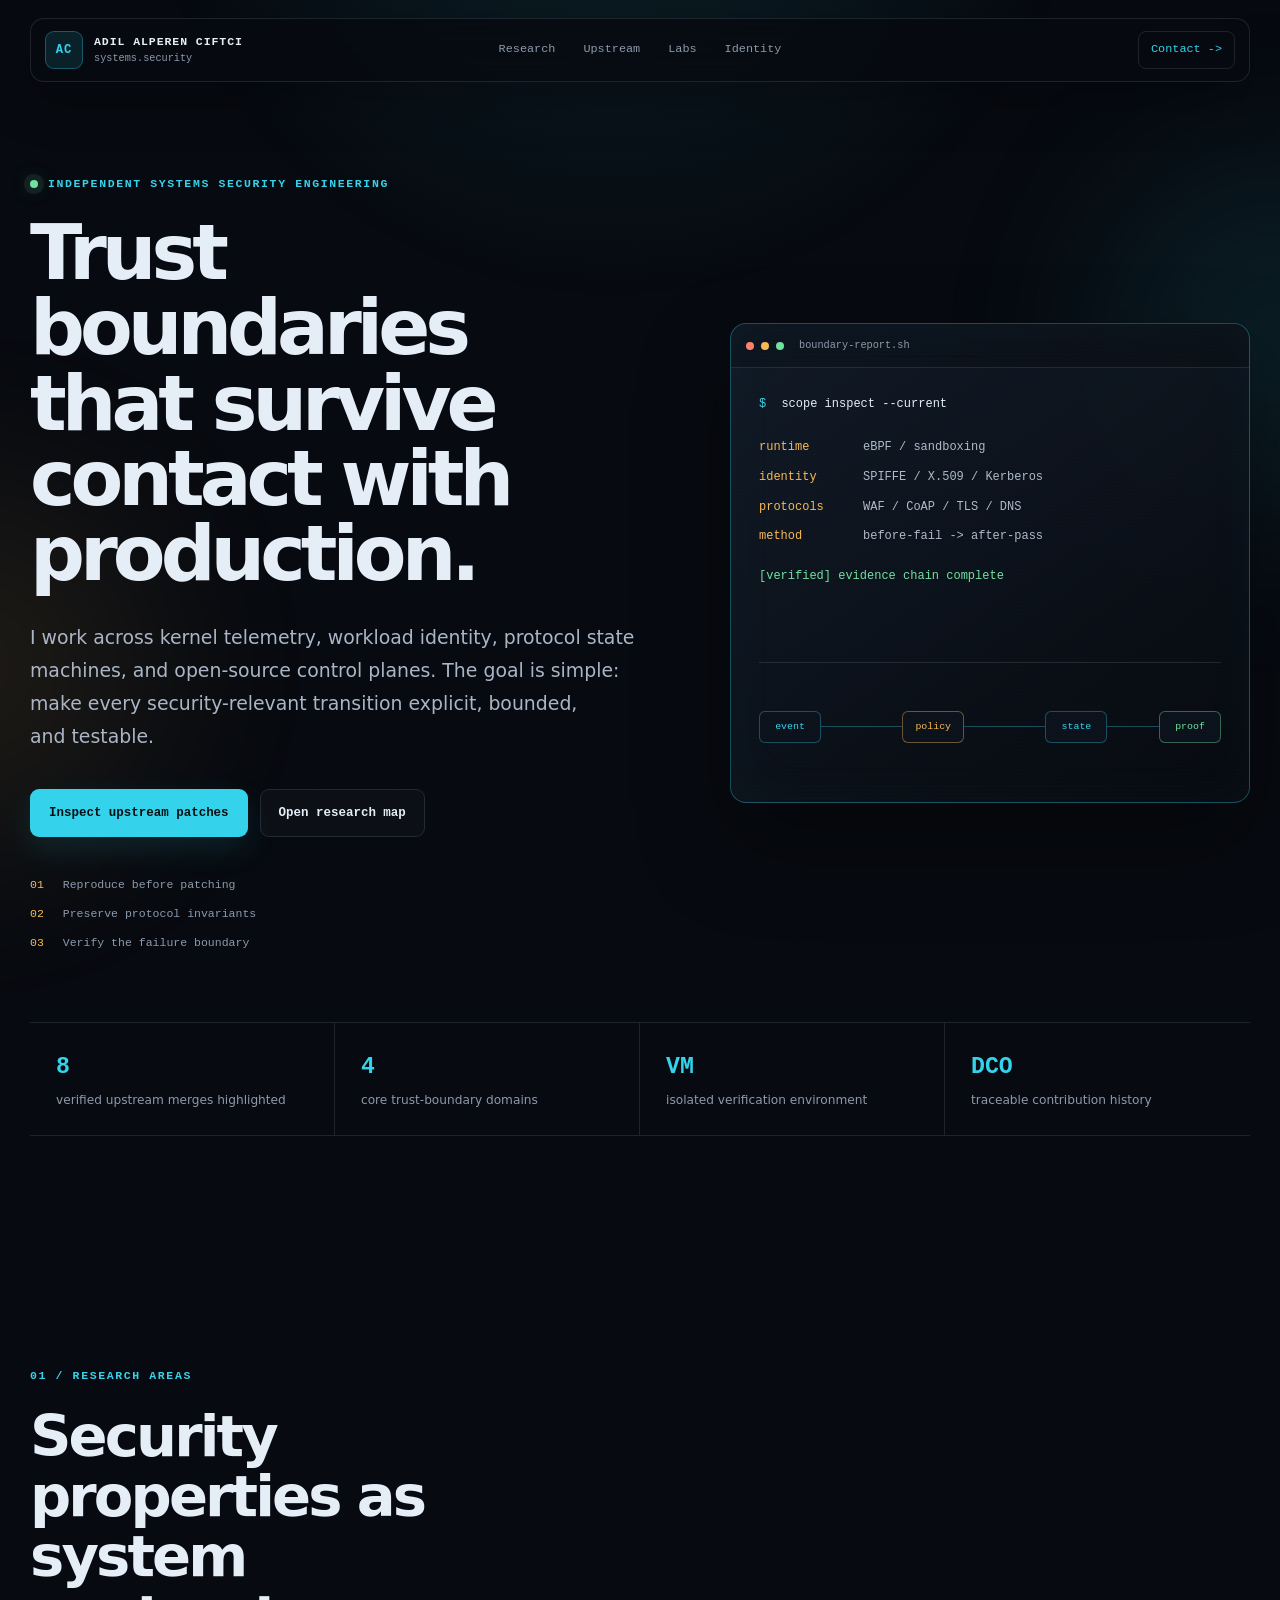
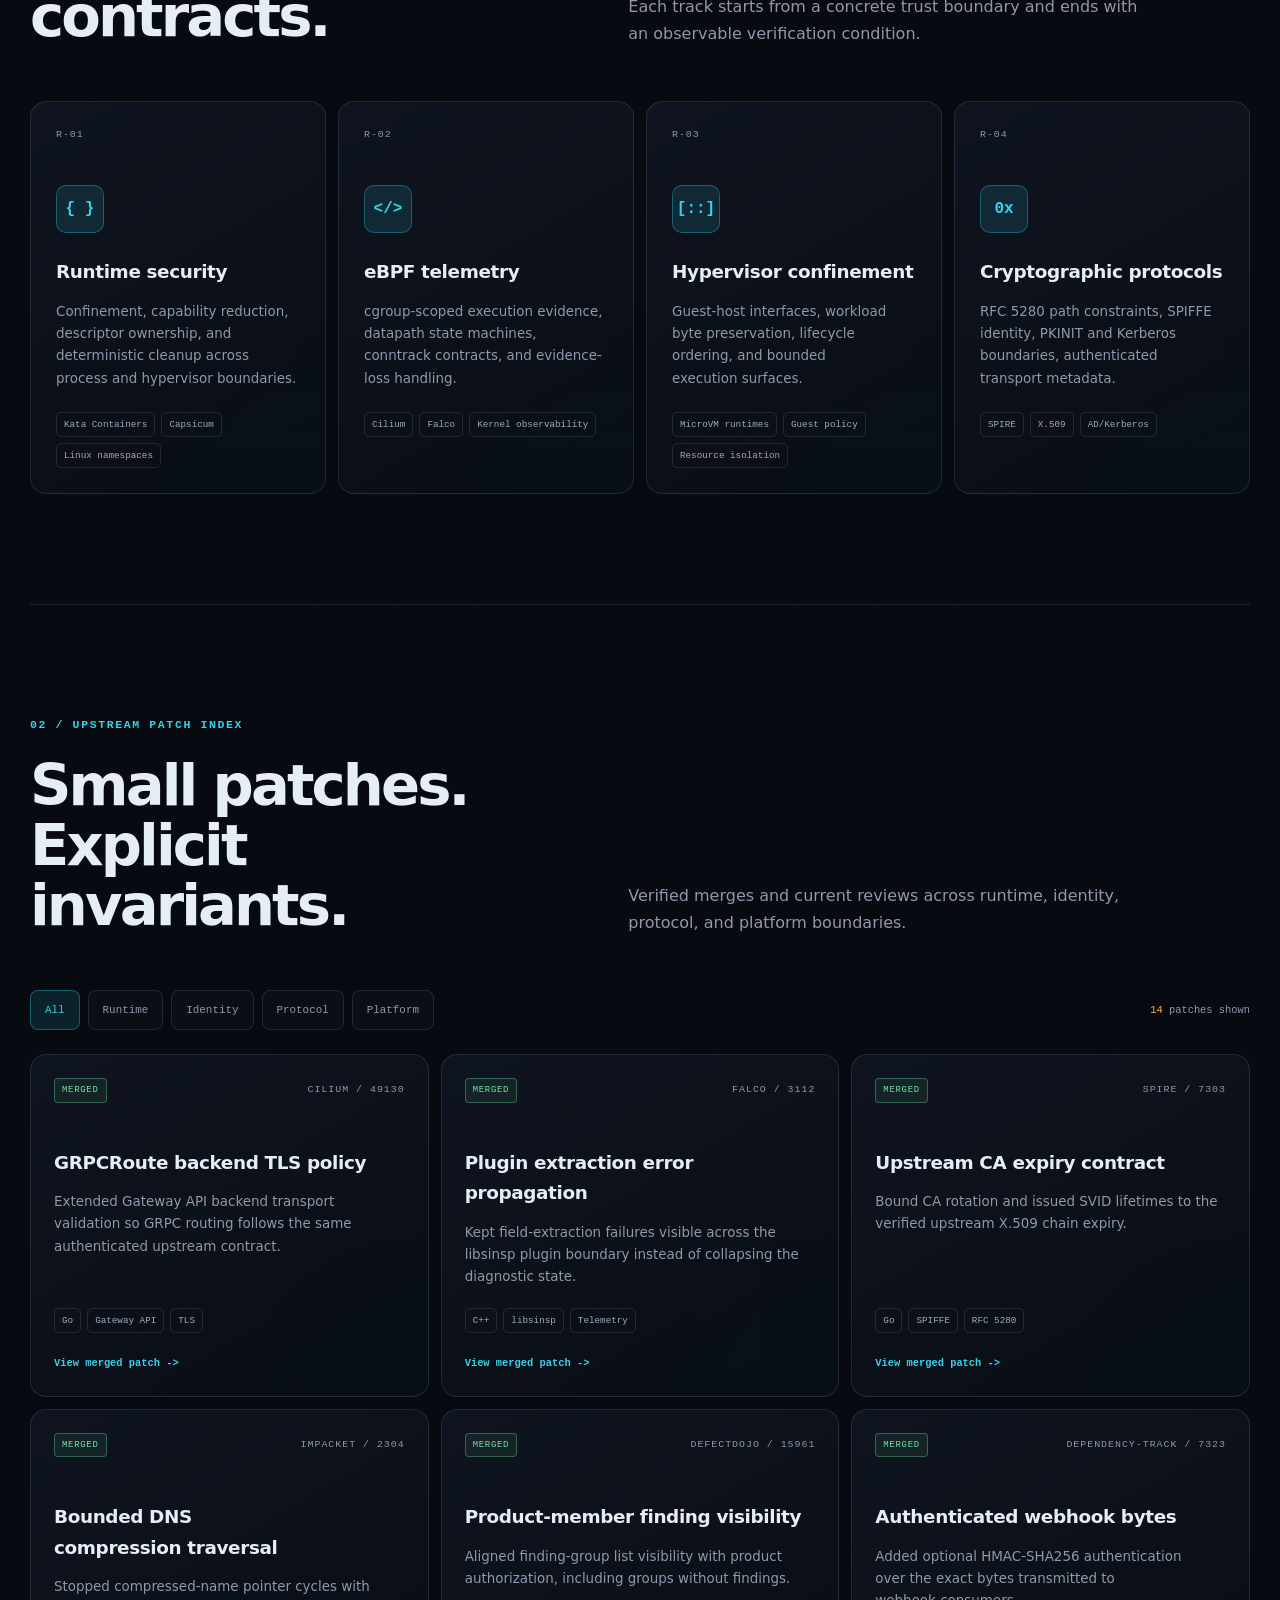
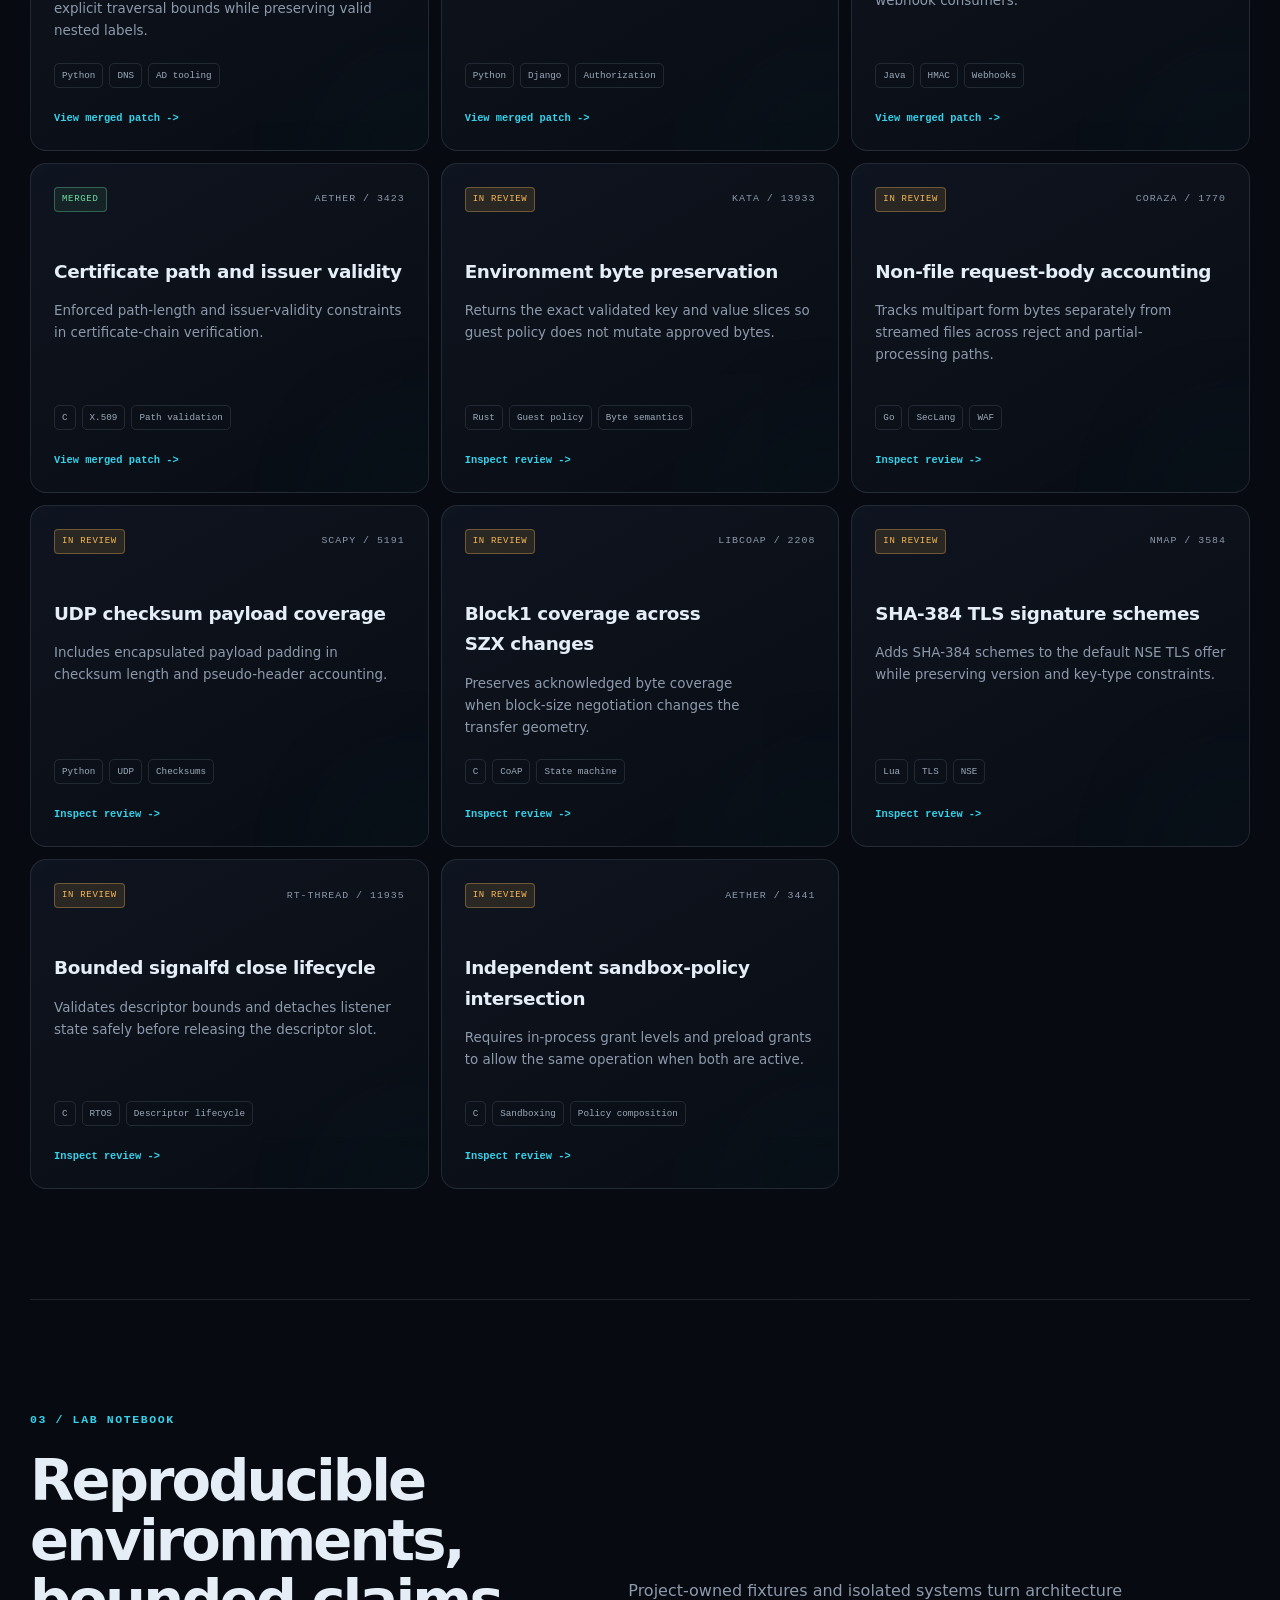
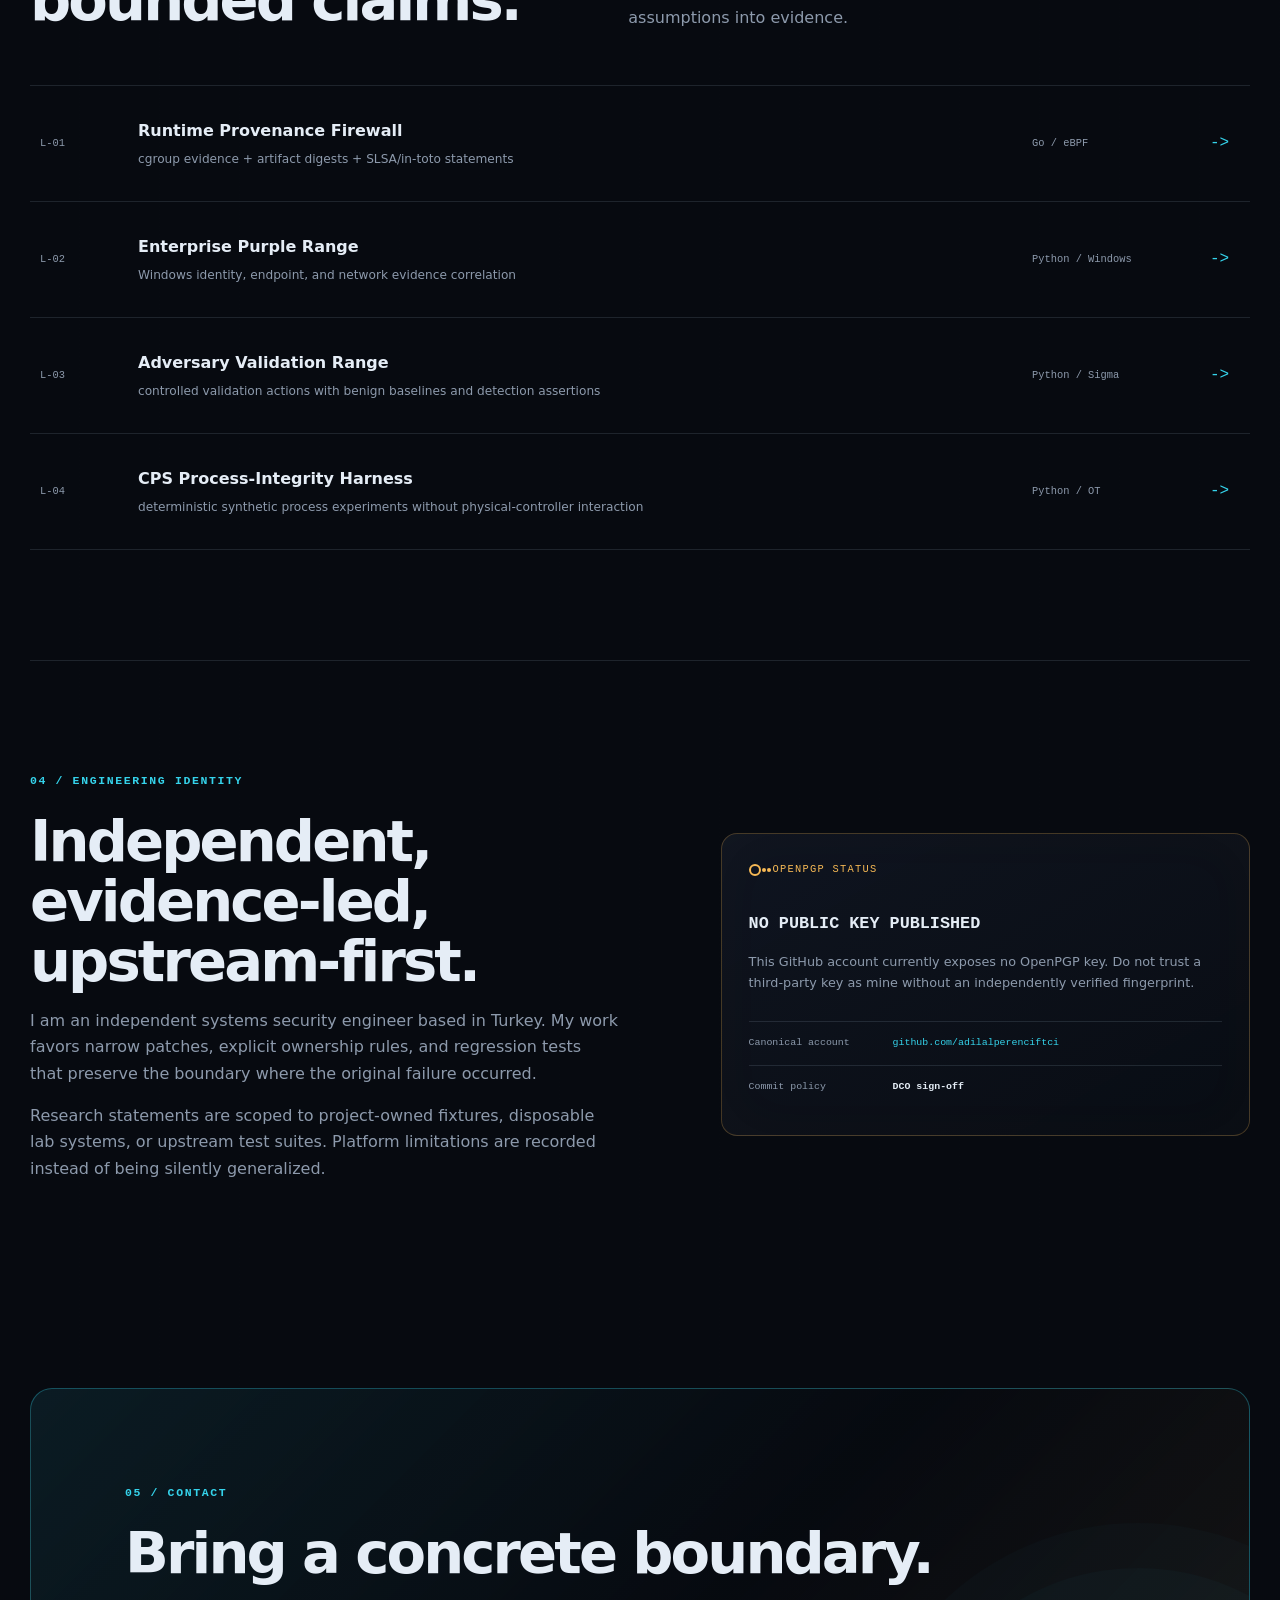
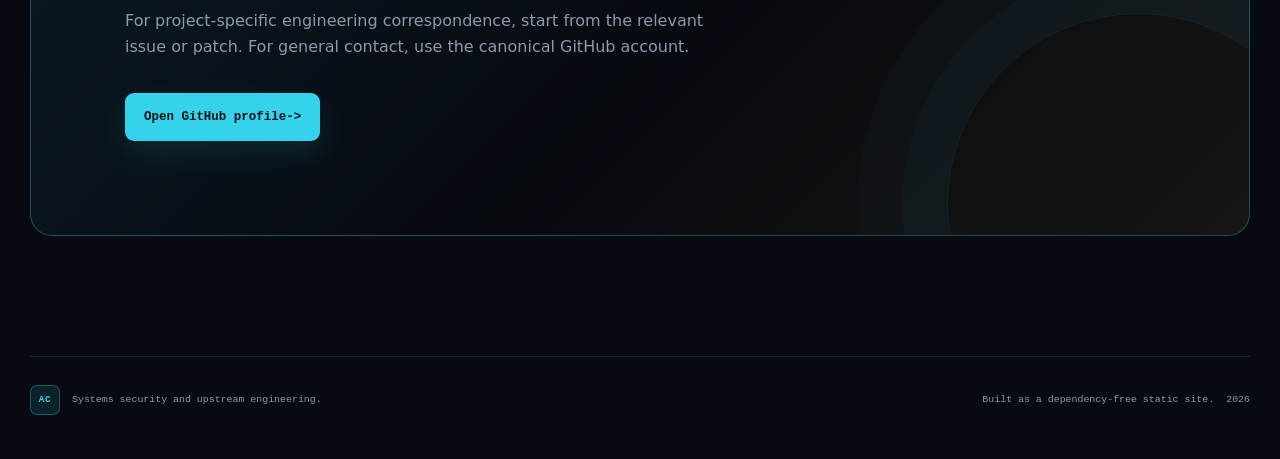
==== index.html @ 27d619f0 "site: publish systems security portfolio Signed-off-by: Adil Alperen Ciftci <adilalperenciftci@users" ====
<!DOCTYPE html>
<html lang="en">
  <head>
    <meta charset="utf-8">
    <meta name="viewport" content="width=device-width, initial-scale=1">
    <meta
      name="description"
      content="Adil Alperen Ciftci is an independent systems security engineer working on runtime boundaries, workload identity, cryptographic protocols, and upstream infrastructure."
    >
    <meta name="theme-color" content="#070a10">
    <meta property="og:type" content="website">
    <meta property="og:title" content="Adil Alperen Ciftci - Systems Security Engineer">
    <meta
      property="og:description"
      content="Runtime security, workload identity, cryptographic protocols, and upstream engineering."
    >
    <meta property="og:url" content="https://adilalperenciftci.github.io/">
    <meta property="og:image" content="https://adilalperenciftci.github.io/assets/social-card.svg">
    <meta name="twitter:card" content="summary_large_image">
    <link rel="canonical" href="https://adilalperenciftci.github.io/">
    <link rel="icon" href="assets/favicon.svg" type="image/svg+xml">
    <link rel="manifest" href="site.webmanifest">
    <link rel="stylesheet" href="styles.css">
    <title>Adil Alperen Ciftci - Systems Security Engineer</title>
  </head>
  <body>
    <a class="skip-link" href="#main-content">Skip to main content</a>

    <div class="ambient ambient-one" aria-hidden="true"></div>
    <div class="ambient ambient-two" aria-hidden="true"></div>

    <header class="site-header">
      <a class="brand" href="/" aria-label="Adil Alperen Ciftci, home">
        <span class="brand-mark" aria-hidden="true">AC</span>
        <span class="brand-copy">
          <strong>ADIL ALPEREN CIFTCI</strong>
          <small>systems.security</small>
        </span>
      </a>
      <nav aria-label="Primary navigation">
        <a href="#research">Research</a>
        <a href="#upstream">Upstream</a>
        <a href="#labs">Labs</a>
        <a href="#identity">Identity</a>
      </nav>
      <a class="header-contact" href="#contact">Contact <span aria-hidden="true">-&gt;</span></a>
    </header>

    <main id="main-content">
      <section class="hero" aria-labelledby="hero-title">
        <div class="hero-copy">
          <p class="eyebrow"><span class="pulse" aria-hidden="true"></span> Independent systems security engineering</p>
          <h1 id="hero-title">Trust boundaries that survive contact with production.</h1>
          <p class="hero-lede">
            I work across kernel telemetry, workload identity, protocol state machines, and open-source control planes. The goal is simple: make every security-relevant transition explicit, bounded, and testable.
          </p>
          <div class="hero-actions">
            <a class="button button-primary" href="#upstream">Inspect upstream patches</a>
            <a class="button button-secondary" href="#research">Open research map</a>
          </div>
          <ul class="hero-facts">
            <li><span>01</span> Reproduce before patching</li>
            <li><span>02</span> Preserve protocol invariants</li>
            <li><span>03</span> Verify the failure boundary</li>
          </ul>
        </div>

        <aside class="hero-console" aria-label="Current engineering scope">
          <div class="console-bar">
            <span></span><span></span><span></span>
            <p>boundary-report.sh</p>
          </div>
          <div class="console-body">
            <p><span class="console-prefix">$</span> scope inspect --current</p>
            <dl>
              <div><dt>runtime</dt><dd>eBPF / sandboxing</dd></div>
              <div><dt>identity</dt><dd>SPIFFE / X.509 / Kerberos</dd></div>
              <div><dt>protocols</dt><dd>WAF / CoAP / TLS / DNS</dd></div>
              <div><dt>method</dt><dd>before-fail -&gt; after-pass</dd></div>
            </dl>
            <p class="console-ok">[verified] evidence chain complete</p>
          </div>
          <div class="boundary-diagram" aria-hidden="true">
            <div class="diagram-node node-source">event</div>
            <div class="diagram-line line-one"></div>
            <div class="diagram-node node-policy">policy</div>
            <div class="diagram-line line-two"></div>
            <div class="diagram-node node-state">state</div>
            <div class="diagram-line line-three"></div>
            <div class="diagram-node node-proof">proof</div>
          </div>
        </aside>
      </section>

      <section class="signal-strip" aria-label="Selected engineering signals">
        <div><strong>8</strong><span>verified upstream merges highlighted</span></div>
        <div><strong>4</strong><span>core trust-boundary domains</span></div>
        <div><strong>VM</strong><span>isolated verification environment</span></div>
        <div><strong>DCO</strong><span>traceable contribution history</span></div>
      </section>

      <section id="research" class="section research-section" aria-labelledby="research-title">
        <div class="section-heading reveal">
          <p class="section-index">01 / RESEARCH AREAS</p>
          <h2 id="research-title">Security properties as system contracts.</h2>
          <p>Each track starts from a concrete trust boundary and ends with an observable verification condition.</p>
        </div>

        <div class="research-grid">
          <article class="research-card reveal">
            <div class="card-number">R-01</div>
            <div class="card-icon" aria-hidden="true">{ }</div>
            <h3>Runtime security</h3>
            <p>Confinement, capability reduction, descriptor ownership, and deterministic cleanup across process and hypervisor boundaries.</p>
            <ul><li>Kata Containers</li><li>Capsicum</li><li>Linux namespaces</li></ul>
          </article>
          <article class="research-card reveal">
            <div class="card-number">R-02</div>
            <div class="card-icon" aria-hidden="true">&lt;/&gt;</div>
            <h3>eBPF telemetry</h3>
            <p>cgroup-scoped execution evidence, datapath state machines, conntrack contracts, and evidence-loss handling.</p>
            <ul><li>Cilium</li><li>Falco</li><li>Kernel observability</li></ul>
          </article>
          <article class="research-card reveal">
            <div class="card-number">R-03</div>
            <div class="card-icon" aria-hidden="true">[::]</div>
            <h3>Hypervisor confinement</h3>
            <p>Guest-host interfaces, workload byte preservation, lifecycle ordering, and bounded execution surfaces.</p>
            <ul><li>MicroVM runtimes</li><li>Guest policy</li><li>Resource isolation</li></ul>
          </article>
          <article class="research-card reveal">
            <div class="card-number">R-04</div>
            <div class="card-icon" aria-hidden="true">0x</div>
            <h3>Cryptographic protocols</h3>
            <p>RFC 5280 path constraints, SPIFFE identity, PKINIT and Kerberos boundaries, authenticated transport metadata.</p>
            <ul><li>SPIRE</li><li>X.509</li><li>AD/Kerberos</li></ul>
          </article>
        </div>
      </section>

      <section id="upstream" class="section upstream-section" aria-labelledby="upstream-title">
        <div class="section-heading reveal">
          <p class="section-index">02 / UPSTREAM PATCH INDEX</p>
          <h2 id="upstream-title">Small patches. Explicit invariants.</h2>
          <p>Verified merges and current reviews across runtime, identity, protocol, and platform boundaries.</p>
        </div>

        <div class="filter-bar reveal" role="group" aria-label="Filter upstream patches">
          <button class="filter-button active" type="button" data-filter="all" aria-pressed="true">All</button>
          <button class="filter-button" type="button" data-filter="runtime" aria-pressed="false">Runtime</button>
          <button class="filter-button" type="button" data-filter="identity" aria-pressed="false">Identity</button>
          <button class="filter-button" type="button" data-filter="protocol" aria-pressed="false">Protocol</button>
          <button class="filter-button" type="button" data-filter="platform" aria-pressed="false">Platform</button>
          <p class="result-count" aria-live="polite"><span id="visible-count">14</span> patches shown</p>
        </div>

        <div class="project-grid" id="project-grid">
          <article class="project-card reveal" data-category="runtime">
            <div class="project-top"><span class="project-status merged">Merged</span><span class="project-code">CILIUM / 49130</span></div>
            <h3>GRPCRoute backend TLS policy</h3>
            <p>Extended Gateway API backend transport validation so GRPC routing follows the same authenticated upstream contract.</p>
            <div class="project-tags"><span>Go</span><span>Gateway API</span><span>TLS</span></div>
            <a href="https://github.com/cilium/cilium/pull/49130" target="_blank" rel="noopener noreferrer">View merged patch <span aria-hidden="true">-&gt;</span></a>
          </article>

          <article class="project-card reveal" data-category="runtime">
            <div class="project-top"><span class="project-status merged">Merged</span><span class="project-code">FALCO / 3112</span></div>
            <h3>Plugin extraction error propagation</h3>
            <p>Kept field-extraction failures visible across the libsinsp plugin boundary instead of collapsing the diagnostic state.</p>
            <div class="project-tags"><span>C++</span><span>libsinsp</span><span>Telemetry</span></div>
            <a href="https://github.com/falcosecurity/libs/pull/3112" target="_blank" rel="noopener noreferrer">View merged patch <span aria-hidden="true">-&gt;</span></a>
          </article>

          <article class="project-card reveal" data-category="identity">
            <div class="project-top"><span class="project-status merged">Merged</span><span class="project-code">SPIRE / 7303</span></div>
            <h3>Upstream CA expiry contract</h3>
            <p>Bound CA rotation and issued SVID lifetimes to the verified upstream X.509 chain expiry.</p>
            <div class="project-tags"><span>Go</span><span>SPIFFE</span><span>RFC 5280</span></div>
            <a href="https://github.com/spiffe/spire/pull/7303" target="_blank" rel="noopener noreferrer">View merged patch <span aria-hidden="true">-&gt;</span></a>
          </article>

          <article class="project-card reveal" data-category="identity">
            <div class="project-top"><span class="project-status merged">Merged</span><span class="project-code">IMPACKET / 2304</span></div>
            <h3>Bounded DNS compression traversal</h3>
            <p>Stopped compressed-name pointer cycles with explicit traversal bounds while preserving valid nested labels.</p>
            <div class="project-tags"><span>Python</span><span>DNS</span><span>AD tooling</span></div>
            <a href="https://github.com/fortra/impacket/pull/2304" target="_blank" rel="noopener noreferrer">View merged patch <span aria-hidden="true">-&gt;</span></a>
          </article>

          <article class="project-card reveal" data-category="platform">
            <div class="project-top"><span class="project-status merged">Merged</span><span class="project-code">DEFECTDOJO / 15961</span></div>
            <h3>Product-member finding visibility</h3>
            <p>Aligned finding-group list visibility with product authorization, including groups without findings.</p>
            <div class="project-tags"><span>Python</span><span>Django</span><span>Authorization</span></div>
            <a href="https://github.com/DefectDojo/django-DefectDojo/pull/15961" target="_blank" rel="noopener noreferrer">View merged patch <span aria-hidden="true">-&gt;</span></a>
          </article>

          <article class="project-card reveal" data-category="platform">
            <div class="project-top"><span class="project-status merged">Merged</span><span class="project-code">DEPENDENCY-TRACK / 7323</span></div>
            <h3>Authenticated webhook bytes</h3>
            <p>Added optional HMAC-SHA256 authentication over the exact bytes transmitted to webhook consumers.</p>
            <div class="project-tags"><span>Java</span><span>HMAC</span><span>Webhooks</span></div>
            <a href="https://github.com/DependencyTrack/dependency-track/pull/7323" target="_blank" rel="noopener noreferrer">View merged patch <span aria-hidden="true">-&gt;</span></a>
          </article>

          <article class="project-card reveal" data-category="identity">
            <div class="project-top"><span class="project-status merged">Merged</span><span class="project-code">AETHER / 3423</span></div>
            <h3>Certificate path and issuer validity</h3>
            <p>Enforced path-length and issuer-validity constraints in certificate-chain verification.</p>
            <div class="project-tags"><span>C</span><span>X.509</span><span>Path validation</span></div>
            <a href="https://github.com/aether-lang-dev/aether/pull/3423" target="_blank" rel="noopener noreferrer">View merged patch <span aria-hidden="true">-&gt;</span></a>
          </article>

          <article class="project-card reveal" data-category="runtime">
            <div class="project-top"><span class="project-status review">In review</span><span class="project-code">KATA / 13933</span></div>
            <h3>Environment byte preservation</h3>
            <p>Returns the exact validated key and value slices so guest policy does not mutate approved bytes.</p>
            <div class="project-tags"><span>Rust</span><span>Guest policy</span><span>Byte semantics</span></div>
            <a href="https://github.com/kata-containers/kata-containers/pull/13933" target="_blank" rel="noopener noreferrer">Inspect review <span aria-hidden="true">-&gt;</span></a>
          </article>

          <article class="project-card reveal" data-category="protocol">
            <div class="project-top"><span class="project-status review">In review</span><span class="project-code">CORAZA / 1770</span></div>
            <h3>Non-file request-body accounting</h3>
            <p>Tracks multipart form bytes separately from streamed files across reject and partial-processing paths.</p>
            <div class="project-tags"><span>Go</span><span>SecLang</span><span>WAF</span></div>
            <a href="https://github.com/corazawaf/coraza/pull/1770" target="_blank" rel="noopener noreferrer">Inspect review <span aria-hidden="true">-&gt;</span></a>
          </article>

          <article class="project-card reveal" data-category="protocol">
            <div class="project-top"><span class="project-status review">In review</span><span class="project-code">SCAPY / 5191</span></div>
            <h3>UDP checksum payload coverage</h3>
            <p>Includes encapsulated payload padding in checksum length and pseudo-header accounting.</p>
            <div class="project-tags"><span>Python</span><span>UDP</span><span>Checksums</span></div>
            <a href="https://github.com/secdev/scapy/pull/5191" target="_blank" rel="noopener noreferrer">Inspect review <span aria-hidden="true">-&gt;</span></a>
          </article>

          <article class="project-card reveal" data-category="protocol">
            <div class="project-top"><span class="project-status review">In review</span><span class="project-code">LIBCOAP / 2208</span></div>
            <h3>Block1 coverage across SZX changes</h3>
            <p>Preserves acknowledged byte coverage when block-size negotiation changes the transfer geometry.</p>
            <div class="project-tags"><span>C</span><span>CoAP</span><span>State machine</span></div>
            <a href="https://github.com/obgm/libcoap/pull/2208" target="_blank" rel="noopener noreferrer">Inspect review <span aria-hidden="true">-&gt;</span></a>
          </article>

          <article class="project-card reveal" data-category="protocol">
            <div class="project-top"><span class="project-status review">In review</span><span class="project-code">NMAP / 3584</span></div>
            <h3>SHA-384 TLS signature schemes</h3>
            <p>Adds SHA-384 schemes to the default NSE TLS offer while preserving version and key-type constraints.</p>
            <div class="project-tags"><span>Lua</span><span>TLS</span><span>NSE</span></div>
            <a href="https://github.com/nmap/nmap/pull/3584" target="_blank" rel="noopener noreferrer">Inspect review <span aria-hidden="true">-&gt;</span></a>
          </article>

          <article class="project-card reveal" data-category="platform">
            <div class="project-top"><span class="project-status review">In review</span><span class="project-code">RT-THREAD / 11935</span></div>
            <h3>Bounded signalfd close lifecycle</h3>
            <p>Validates descriptor bounds and detaches listener state safely before releasing the descriptor slot.</p>
            <div class="project-tags"><span>C</span><span>RTOS</span><span>Descriptor lifecycle</span></div>
            <a href="https://github.com/RT-Thread/rt-thread/pull/11935" target="_blank" rel="noopener noreferrer">Inspect review <span aria-hidden="true">-&gt;</span></a>
          </article>

          <article class="project-card reveal" data-category="runtime">
            <div class="project-top"><span class="project-status review">In review</span><span class="project-code">AETHER / 3441</span></div>
            <h3>Independent sandbox-policy intersection</h3>
            <p>Requires in-process grant levels and preload grants to allow the same operation when both are active.</p>
            <div class="project-tags"><span>C</span><span>Sandboxing</span><span>Policy composition</span></div>
            <a href="https://github.com/aether-lang-dev/aether/pull/3441" target="_blank" rel="noopener noreferrer">Inspect review <span aria-hidden="true">-&gt;</span></a>
          </article>
        </div>
      </section>

      <section id="labs" class="section labs-section" aria-labelledby="labs-title">
        <div class="section-heading reveal">
          <p class="section-index">03 / LAB NOTEBOOK</p>
          <h2 id="labs-title">Reproducible environments, bounded claims.</h2>
          <p>Project-owned fixtures and isolated systems turn architecture assumptions into evidence.</p>
        </div>

        <div class="lab-list">
          <a class="lab-row reveal" href="https://github.com/adilalperenciftci/runtime-provenance-firewall" target="_blank" rel="noopener noreferrer">
            <span class="lab-index">L-01</span>
            <span class="lab-main"><strong>Runtime Provenance Firewall</strong><small>cgroup evidence + artifact digests + SLSA/in-toto statements</small></span>
            <span class="lab-stack">Go / eBPF</span><span class="lab-arrow" aria-hidden="true">-&gt;</span>
          </a>
          <a class="lab-row reveal" href="https://github.com/adilalperenciftci/enterprise-purple-range" target="_blank" rel="noopener noreferrer">
            <span class="lab-index">L-02</span>
            <span class="lab-main"><strong>Enterprise Purple Range</strong><small>Windows identity, endpoint, and network evidence correlation</small></span>
            <span class="lab-stack">Python / Windows</span><span class="lab-arrow" aria-hidden="true">-&gt;</span>
          </a>
          <a class="lab-row reveal" href="https://github.com/adilalperenciftci/adversary-validation-range" target="_blank" rel="noopener noreferrer">
            <span class="lab-index">L-03</span>
            <span class="lab-main"><strong>Adversary Validation Range</strong><small>controlled validation actions with benign baselines and detection assertions</small></span>
            <span class="lab-stack">Python / Sigma</span><span class="lab-arrow" aria-hidden="true">-&gt;</span>
          </a>
          <a class="lab-row reveal" href="https://github.com/adilalperenciftci/cps-adversary-emulation-harness" target="_blank" rel="noopener noreferrer">
            <span class="lab-index">L-04</span>
            <span class="lab-main"><strong>CPS Process-Integrity Harness</strong><small>deterministic synthetic process experiments without physical-controller interaction</small></span>
            <span class="lab-stack">Python / OT</span><span class="lab-arrow" aria-hidden="true">-&gt;</span>
          </a>
        </div>
      </section>

      <section id="identity" class="section identity-section" aria-labelledby="identity-title">
        <div class="identity-copy reveal">
          <p class="section-index">04 / ENGINEERING IDENTITY</p>
          <h2 id="identity-title">Independent, evidence-led, upstream-first.</h2>
          <p>
            I am an independent systems security engineer based in Turkey. My work favors narrow patches, explicit ownership rules, and regression tests that preserve the boundary where the original failure occurred.
          </p>
          <p>
            Research statements are scoped to project-owned fixtures, disposable lab systems, or upstream test suites. Platform limitations are recorded instead of being silently generalized.
          </p>
        </div>

        <aside class="identity-card reveal" aria-label="Cryptographic identity status">
          <div class="identity-card-head"><span class="key-shape" aria-hidden="true"></span><p>OPENPGP STATUS</p></div>
          <strong>NO PUBLIC KEY PUBLISHED</strong>
          <p>This GitHub account currently exposes no OpenPGP key. Do not trust a third-party key as mine without an independently verified fingerprint.</p>
          <div class="identity-line"><span>Canonical account</span><a href="https://github.com/adilalperenciftci" target="_blank" rel="noopener noreferrer">github.com/adilalperenciftci</a></div>
          <div class="identity-line"><span>Commit policy</span><b>DCO sign-off</b></div>
        </aside>
      </section>

      <section id="contact" class="contact-section" aria-labelledby="contact-title">
        <p class="section-index">05 / CONTACT</p>
        <h2 id="contact-title">Bring a concrete boundary.</h2>
        <p>For project-specific engineering correspondence, start from the relevant issue or patch. For general contact, use the canonical GitHub account.</p>
        <a class="button button-primary" href="https://github.com/adilalperenciftci" target="_blank" rel="noopener noreferrer">Open GitHub profile <span aria-hidden="true">-&gt;</span></a>
      </section>
    </main>

    <footer>
      <p><span class="footer-mark">AC</span> Systems security and upstream engineering.</p>
      <p>Built as a dependency-free static site. <span id="current-year">2026</span></p>
    </footer>

    <script src="app.js" defer></script>
  </body>
</html>
---- styles.css ----
:root {
  color-scheme: dark;
  --bg: #070a10;
  --bg-deep: #04060a;
  --panel: rgba(14, 20, 30, 0.78);
  --panel-solid: #0e141e;
  --line: rgba(148, 163, 184, 0.17);
  --line-strong: rgba(52, 211, 235, 0.32);
  --text: #e5edf6;
  --muted: #8d9aac;
  --cyan: #35d3eb;
  --cyan-soft: rgba(53, 211, 235, 0.12);
  --amber: #f7b955;
  --amber-soft: rgba(247, 185, 85, 0.12);
  --green: #70e1a1;
  --mono: "SFMono-Regular", "Cascadia Code", "Roboto Mono", Consolas, monospace;
  --sans: Inter, ui-sans-serif, system-ui, -apple-system, BlinkMacSystemFont, "Segoe UI", sans-serif;
  --max: 1220px;
  --radius: 16px;
}

* {
  box-sizing: border-box;
}

html {
  scroll-behavior: smooth;
  scroll-padding-top: 100px;
}

body {
  margin: 0;
  min-width: 320px;
  overflow-x: hidden;
  background:
    linear-gradient(rgba(7, 10, 16, 0.93), rgba(7, 10, 16, 0.98)),
    repeating-linear-gradient(90deg, transparent 0 79px, rgba(148, 163, 184, 0.045) 80px),
    repeating-linear-gradient(0deg, transparent 0 79px, rgba(148, 163, 184, 0.045) 80px),
    var(--bg);
  color: var(--text);
  font-family: var(--sans);
  line-height: 1.65;
  text-rendering: optimizeLegibility;
}

body::before {
  position: fixed;
  inset: 0;
  z-index: -3;
  background: radial-gradient(circle at 48% -20%, rgba(53, 211, 235, 0.12), transparent 38%);
  content: "";
  pointer-events: none;
}

a {
  color: inherit;
}

button,
a {
  -webkit-tap-highlight-color: transparent;
}

:focus-visible {
  outline: 2px solid var(--amber);
  outline-offset: 4px;
}

::selection {
  background: var(--cyan);
  color: var(--bg-deep);
}

.skip-link {
  position: fixed;
  top: 12px;
  left: 12px;
  z-index: 100;
  padding: 10px 14px;
  transform: translateY(-160%);
  border-radius: 8px;
  background: var(--amber);
  color: #17110a;
  font-family: var(--mono);
  font-weight: 700;
  transition: transform 160ms ease;
}

.skip-link:focus {
  transform: translateY(0);
}

.ambient {
  position: fixed;
  z-index: -2;
  width: 360px;
  height: 360px;
  border-radius: 50%;
  filter: blur(100px);
  opacity: 0.1;
  pointer-events: none;
}

.ambient-one {
  top: 18%;
  right: -180px;
  background: var(--cyan);
}

.ambient-two {
  bottom: 6%;
  left: -210px;
  background: var(--amber);
}

.site-header {
  position: sticky;
  top: 0;
  z-index: 50;
  display: grid;
  grid-template-columns: 1fr auto 1fr;
  align-items: center;
  width: min(calc(100% - 36px), var(--max));
  margin: 18px auto 0;
  padding: 12px 14px;
  border: 1px solid var(--line);
  border-radius: 14px;
  background: rgba(7, 10, 16, 0.78);
  box-shadow: 0 18px 50px rgba(0, 0, 0, 0.28);
  backdrop-filter: blur(18px);
}

.brand {
  display: inline-flex;
  align-items: center;
  justify-self: start;
  gap: 11px;
  text-decoration: none;
}

.brand-mark,
.footer-mark {
  display: grid;
  width: 38px;
  height: 38px;
  place-items: center;
  border: 1px solid var(--line-strong);
  border-radius: 9px;
  background: var(--cyan-soft);
  color: var(--cyan);
  font-family: var(--mono);
  font-size: 0.76rem;
  font-weight: 800;
  letter-spacing: 0.08em;
}

.brand-copy {
  display: grid;
  line-height: 1.1;
}

.brand-copy strong {
  font-family: var(--mono);
  font-size: 0.72rem;
  letter-spacing: 0.08em;
}

.brand-copy small {
  margin-top: 5px;
  color: var(--muted);
  font-family: var(--mono);
  font-size: 0.64rem;
}

.site-header nav {
  display: flex;
  gap: 4px;
}

.site-header nav a,
.header-contact {
  padding: 8px 12px;
  border-radius: 8px;
  color: var(--muted);
  font-family: var(--mono);
  font-size: 0.74rem;
  text-decoration: none;
  transition: color 160ms ease, background 160ms ease;
}

.site-header nav a:hover,
.header-contact:hover {
  background: rgba(148, 163, 184, 0.08);
  color: var(--text);
}

.header-contact {
  justify-self: end;
  border: 1px solid var(--line);
  color: var(--cyan);
}

main,
footer {
  width: min(calc(100% - 36px), var(--max));
  margin-inline: auto;
}

.hero {
  display: grid;
  grid-template-columns: minmax(0, 1.08fr) minmax(380px, 0.92fr);
  gap: clamp(42px, 7vw, 96px);
  align-items: center;
  min-height: 740px;
  padding: 92px 0 70px;
}

.eyebrow,
.section-index {
  display: flex;
  align-items: center;
  gap: 10px;
  margin: 0 0 22px;
  color: var(--cyan);
  font-family: var(--mono);
  font-size: 0.72rem;
  font-weight: 700;
  letter-spacing: 0.14em;
  text-transform: uppercase;
}

.pulse {
  width: 8px;
  height: 8px;
  border-radius: 50%;
  background: var(--green);
  box-shadow: 0 0 0 6px rgba(112, 225, 161, 0.09), 0 0 20px rgba(112, 225, 161, 0.45);
  animation: pulse 2.4s ease-in-out infinite;
}

@keyframes pulse {
  50% { opacity: 0.48; transform: scale(0.85); }
}

h1,
h2,
h3,
p {
  text-wrap: pretty;
}

h1 {
  max-width: 760px;
  margin: 0;
  font-size: clamp(3rem, 6vw, 6.1rem);
  font-weight: 720;
  letter-spacing: -0.065em;
  line-height: 0.98;
}

.hero-lede {
  max-width: 670px;
  margin: 30px 0 0;
  color: #aab6c5;
  font-size: clamp(1rem, 1.5vw, 1.18rem);
  line-height: 1.75;
}

.hero-actions {
  display: flex;
  flex-wrap: wrap;
  gap: 12px;
  margin-top: 36px;
}

.button {
  display: inline-flex;
  min-height: 48px;
  align-items: center;
  justify-content: center;
  padding: 12px 18px;
  border: 1px solid transparent;
  border-radius: 9px;
  font-family: var(--mono);
  font-size: 0.78rem;
  font-weight: 700;
  text-decoration: none;
  transition: transform 160ms ease, border-color 160ms ease, background 160ms ease;
}

.button:hover {
  transform: translateY(-2px);
}

.button-primary {
  background: var(--cyan);
  box-shadow: 0 12px 32px rgba(53, 211, 235, 0.12);
  color: #031014;
}

.button-primary:hover {
  background: #70e4f5;
}

.button-secondary {
  border-color: var(--line);
  background: rgba(148, 163, 184, 0.04);
  color: var(--text);
}

.button-secondary:hover {
  border-color: var(--line-strong);
  background: var(--cyan-soft);
}

.hero-facts {
  display: grid;
  gap: 10px;
  margin: 38px 0 0;
  padding: 0;
  color: var(--muted);
  font-family: var(--mono);
  font-size: 0.72rem;
  list-style: none;
}

.hero-facts span {
  margin-right: 12px;
  color: var(--amber);
}

.hero-console {
  position: relative;
  overflow: hidden;
  min-height: 480px;
  border: 1px solid var(--line-strong);
  border-radius: var(--radius);
  background: linear-gradient(145deg, rgba(18, 28, 40, 0.92), rgba(7, 10, 16, 0.96));
  box-shadow: 0 40px 90px rgba(0, 0, 0, 0.34), inset 0 0 60px rgba(53, 211, 235, 0.03);
}

.hero-console::after {
  position: absolute;
  inset: 0;
  background: repeating-linear-gradient(0deg, transparent 0 3px, rgba(255, 255, 255, 0.015) 4px);
  content: "";
  pointer-events: none;
}

.console-bar {
  display: flex;
  align-items: center;
  gap: 7px;
  height: 44px;
  padding: 0 15px;
  border-bottom: 1px solid var(--line);
  background: rgba(0, 0, 0, 0.18);
}

.console-bar span {
  width: 8px;
  height: 8px;
  border-radius: 50%;
  background: #435064;
}

.console-bar span:first-child { background: #ff806c; }
.console-bar span:nth-child(2) { background: var(--amber); }
.console-bar span:nth-child(3) { background: var(--green); }

.console-bar p {
  margin: 0 0 0 8px;
  color: var(--muted);
  font-family: var(--mono);
  font-size: 0.64rem;
}

.console-body {
  padding: 27px 28px;
  font-family: var(--mono);
  font-size: 0.75rem;
}

.console-body > p:first-child {
  margin: 0 0 23px;
  color: var(--text);
}

.console-prefix {
  margin-right: 8px;
  color: var(--cyan);
}

.console-body dl {
  display: grid;
  gap: 10px;
  margin: 0;
}

.console-body dl div {
  display: grid;
  grid-template-columns: 92px 1fr;
  gap: 12px;
}

.console-body dt { color: var(--amber); }
.console-body dd { margin: 0; color: #aebaca; }
.console-ok { margin: 20px 0 0; color: var(--green); }

.boundary-diagram {
  position: absolute;
  right: 28px;
  bottom: 28px;
  left: 28px;
  height: 112px;
  border-top: 1px solid var(--line);
}

.diagram-node {
  position: absolute;
  top: 48px;
  display: grid;
  width: 62px;
  height: 32px;
  place-items: center;
  border: 1px solid var(--line-strong);
  border-radius: 6px;
  background: #0b121c;
  color: var(--cyan);
  font-family: var(--mono);
  font-size: 0.62rem;
}

.node-source { left: 0; }
.node-policy { left: 31%; color: var(--amber); border-color: rgba(247, 185, 85, 0.4); }
.node-state { left: 62%; }
.node-proof { right: 0; color: var(--green); border-color: rgba(112, 225, 161, 0.4); }

.diagram-line {
  position: absolute;
  top: 63px;
  height: 1px;
  background: var(--line-strong);
}

.line-one { left: 62px; width: calc(31% - 62px); }
.line-two { left: calc(31% + 62px); width: calc(31% - 62px); }
.line-three { left: calc(62% + 62px); right: 62px; }

.signal-strip {
  display: grid;
  grid-template-columns: repeat(4, 1fr);
  margin-bottom: 120px;
  border-block: 1px solid var(--line);
}

.signal-strip div {
  display: grid;
  gap: 4px;
  min-height: 112px;
  align-content: center;
  padding: 20px 26px;
  border-right: 1px solid var(--line);
}

.signal-strip div:last-child { border-right: 0; }
.signal-strip strong { color: var(--cyan); font-family: var(--mono); font-size: 1.45rem; }
.signal-strip span { color: var(--muted); font-size: 0.76rem; }

.section {
  padding: 110px 0;
}

.section-heading {
  display: grid;
  grid-template-columns: minmax(0, 0.9fr) minmax(300px, 1.1fr);
  column-gap: clamp(30px, 7vw, 100px);
  align-items: end;
  margin-bottom: 54px;
}

.section-heading .section-index {
  grid-column: 1 / -1;
}

.section-heading h2,
.identity-copy h2,
.contact-section h2 {
  margin: 0;
  font-size: clamp(2.2rem, 4.5vw, 4.4rem);
  letter-spacing: -0.05em;
  line-height: 1.04;
}

.section-heading > p:last-child {
  max-width: 530px;
  margin: 0;
  color: var(--muted);
}

.research-grid {
  display: grid;
  grid-template-columns: repeat(4, 1fr);
  gap: 12px;
}

.research-card,
.project-card,
.identity-card {
  position: relative;
  overflow: hidden;
  border: 1px solid var(--line);
  border-radius: var(--radius);
  background: linear-gradient(150deg, rgba(17, 24, 36, 0.8), rgba(9, 13, 20, 0.88));
}

.research-card {
  min-height: 390px;
  padding: 25px;
  transition: transform 180ms ease, border-color 180ms ease;
}

.research-card::after,
.project-card::after {
  position: absolute;
  right: -70px;
  bottom: -90px;
  width: 170px;
  height: 170px;
  border-radius: 50%;
  background: var(--cyan);
  content: "";
  filter: blur(80px);
  opacity: 0.04;
  transition: opacity 180ms ease;
}

.research-card:hover,
.project-card:hover {
  transform: translateY(-4px);
  border-color: var(--line-strong);
}

.research-card:hover::after,
.project-card:hover::after { opacity: 0.12; }

.card-number,
.project-code {
  color: var(--muted);
  font-family: var(--mono);
  font-size: 0.62rem;
  letter-spacing: 0.1em;
}

.card-icon {
  display: grid;
  width: 48px;
  height: 48px;
  margin: 42px 0 24px;
  place-items: center;
  border: 1px solid var(--line-strong);
  border-radius: 10px;
  background: var(--cyan-soft);
  color: var(--cyan);
  font-family: var(--mono);
  font-weight: 700;
}

.research-card h3,
.project-card h3 {
  margin: 0;
  font-size: 1.15rem;
  letter-spacing: -0.02em;
}

.research-card p,
.project-card p {
  color: var(--muted);
  font-size: 0.84rem;
}

.research-card ul {
  display: flex;
  flex-wrap: wrap;
  gap: 6px;
  margin: 22px 0 0;
  padding: 0;
  list-style: none;
}

.research-card li,
.project-tags span {
  padding: 4px 7px;
  border: 1px solid var(--line);
  border-radius: 5px;
  color: #9eabbb;
  font-family: var(--mono);
  font-size: 0.58rem;
}

.upstream-section {
  border-top: 1px solid var(--line);
}

.filter-bar {
  display: flex;
  flex-wrap: wrap;
  gap: 8px;
  align-items: center;
  margin-bottom: 24px;
}

.filter-button {
  min-height: 40px;
  padding: 8px 14px;
  border: 1px solid var(--line);
  border-radius: 8px;
  background: rgba(148, 163, 184, 0.03);
  color: var(--muted);
  cursor: pointer;
  font-family: var(--mono);
  font-size: 0.68rem;
  transition: border-color 160ms ease, background 160ms ease, color 160ms ease;
}

.filter-button:hover,
.filter-button.active {
  border-color: var(--line-strong);
  background: var(--cyan-soft);
  color: var(--cyan);
}

.result-count {
  margin: 0 0 0 auto;
  color: var(--muted);
  font-family: var(--mono);
  font-size: 0.65rem;
}

.result-count span { color: var(--amber); }

.project-grid {
  display: grid;
  grid-template-columns: repeat(3, 1fr);
  gap: 12px;
}

.project-card {
  display: flex;
  min-height: 330px;
  flex-direction: column;
  padding: 23px;
}

.project-card[hidden] {
  display: none;
}

.project-top {
  display: flex;
  align-items: center;
  justify-content: space-between;
  gap: 12px;
  margin-bottom: 45px;
}

.project-status {
  padding: 4px 7px;
  border: 1px solid;
  border-radius: 4px;
  font-family: var(--mono);
  font-size: 0.56rem;
  letter-spacing: 0.08em;
  text-transform: uppercase;
}

.project-status.merged {
  border-color: rgba(112, 225, 161, 0.34);
  background: rgba(112, 225, 161, 0.08);
  color: var(--green);
}

.project-status.review {
  border-color: rgba(247, 185, 85, 0.34);
  background: var(--amber-soft);
  color: var(--amber);
}

.project-card > p {
  flex: 1;
  margin: 13px 0 20px;
}

.project-tags {
  display: flex;
  flex-wrap: wrap;
  gap: 6px;
  margin-bottom: 22px;
}

.project-card > a {
  position: relative;
  z-index: 2;
  color: var(--cyan);
  font-family: var(--mono);
  font-size: 0.65rem;
  font-weight: 700;
  text-decoration: none;
}

.project-card > a:hover { text-decoration: underline; text-underline-offset: 4px; }

.labs-section {
  border-top: 1px solid var(--line);
}

.lab-list {
  border-top: 1px solid var(--line);
}

.lab-row {
  display: grid;
  grid-template-columns: 80px 1fr 160px 30px;
  gap: 18px;
  align-items: center;
  min-height: 116px;
  padding: 20px 10px;
  border-bottom: 1px solid var(--line);
  text-decoration: none;
  transition: padding 180ms ease, background 180ms ease;
}

.lab-row:hover {
  padding-inline: 18px;
  background: linear-gradient(90deg, var(--cyan-soft), transparent 65%);
}

.lab-index,
.lab-stack {
  color: var(--muted);
  font-family: var(--mono);
  font-size: 0.65rem;
}

.lab-main {
  display: grid;
}

.lab-main strong { font-size: 1rem; }
.lab-main small { margin-top: 4px; color: var(--muted); font-size: 0.76rem; }
.lab-arrow { color: var(--cyan); font-family: var(--mono); }

.identity-section {
  display: grid;
  grid-template-columns: 1fr 0.9fr;
  gap: clamp(40px, 8vw, 120px);
  align-items: center;
  border-top: 1px solid var(--line);
}

.identity-copy > p:not(.section-index) {
  max-width: 620px;
  color: var(--muted);
}

.identity-card {
  padding: 27px;
  border-color: rgba(247, 185, 85, 0.25);
  box-shadow: inset 0 0 60px rgba(247, 185, 85, 0.025);
}

.identity-card-head {
  display: flex;
  gap: 12px;
  align-items: center;
  margin-bottom: 32px;
}

.identity-card-head p {
  margin: 0;
  color: var(--amber);
  font-family: var(--mono);
  font-size: 0.65rem;
  letter-spacing: 0.12em;
}

.key-shape {
  width: 12px;
  height: 12px;
  border: 2px solid var(--amber);
  border-radius: 50%;
  box-shadow: 9px 0 0 -4px var(--amber), 14px 0 0 -4px var(--amber);
}

.identity-card > strong {
  color: var(--text);
  font-family: var(--mono);
  font-size: 1.05rem;
}

.identity-card > p {
  margin: 13px 0 28px;
  color: var(--muted);
  font-size: 0.8rem;
}

.identity-line {
  display: grid;
  grid-template-columns: 130px 1fr;
  gap: 14px;
  padding: 13px 0;
  border-top: 1px solid var(--line);
  font-family: var(--mono);
  font-size: 0.62rem;
}

.identity-line span { color: var(--muted); }
.identity-line a { overflow-wrap: anywhere; color: var(--cyan); text-decoration: none; }
.identity-line b { color: var(--text); font-weight: 600; }

.contact-section {
  position: relative;
  overflow: hidden;
  margin: 80px 0 120px;
  padding: clamp(48px, 8vw, 94px);
  border: 1px solid var(--line-strong);
  border-radius: 22px;
  background: linear-gradient(135deg, rgba(53, 211, 235, 0.09), rgba(7, 10, 16, 0.9) 54%, rgba(247, 185, 85, 0.07));
}

.not-found-section {
  margin-top: 12vh;
}

.contact-section::after {
  position: absolute;
  right: -80px;
  bottom: -160px;
  width: 380px;
  height: 380px;
  border: 1px solid rgba(53, 211, 235, 0.1);
  border-radius: 50%;
  box-shadow: 0 0 0 45px rgba(53, 211, 235, 0.025), 0 0 0 90px rgba(53, 211, 235, 0.018);
  content: "";
}

.contact-section > * { position: relative; z-index: 2; }
.contact-section > p:not(.section-index) { max-width: 620px; margin: 24px 0 32px; color: var(--muted); }

footer {
  display: flex;
  justify-content: space-between;
  gap: 30px;
  padding: 28px 0 44px;
  border-top: 1px solid var(--line);
  color: var(--muted);
  font-family: var(--mono);
  font-size: 0.62rem;
}

footer p { display: flex; align-items: center; gap: 12px; margin: 0; }
.footer-mark { width: 30px; height: 30px; border-radius: 7px; font-size: 0.58rem; }

.reveal {
  opacity: 1;
  transform: none;
}

.reveal.visible {
  opacity: 1;
  transform: translateY(0);
}

@media (max-width: 1050px) {
  .site-header { grid-template-columns: 1fr auto; }
  .site-header nav { display: none; }
  .hero { grid-template-columns: 1fr; padding-top: 100px; }
  .hero-copy { max-width: 850px; }
  .hero-console { width: min(100%, 680px); }
  .research-grid { grid-template-columns: repeat(2, 1fr); }
  .project-grid { grid-template-columns: repeat(2, 1fr); }
}

@media (max-width: 760px) {
  .site-header { width: min(calc(100% - 22px), var(--max)); margin-top: 11px; }
  .brand-copy { display: none; }
  .header-contact { font-size: 0.66rem; }
  main, footer { width: min(calc(100% - 24px), var(--max)); }
  .hero { min-height: auto; gap: 54px; padding: 80px 0; }
  h1 { font-size: clamp(2.75rem, 14vw, 4.3rem); }
  .hero-console { min-height: 500px; }
  .console-body { padding-inline: 19px; }
  .boundary-diagram { right: 19px; left: 19px; }
  .diagram-node { width: 50px; font-size: 0.54rem; }
  .line-one { left: 50px; width: calc(31% - 50px); }
  .line-two { left: calc(31% + 50px); width: calc(31% - 50px); }
  .line-three { left: calc(62% + 50px); right: 50px; }
  .signal-strip { grid-template-columns: repeat(2, 1fr); margin-bottom: 60px; }
  .signal-strip div:nth-child(2) { border-right: 0; }
  .signal-strip div:nth-child(-n + 2) { border-bottom: 1px solid var(--line); }
  .section { padding: 80px 0; }
  .section-heading { grid-template-columns: 1fr; gap: 22px; }
  .research-grid, .project-grid, .identity-section { grid-template-columns: 1fr; }
  .research-card { min-height: 330px; }
  .project-card { min-height: 300px; }
  .result-count { width: 100%; margin: 8px 0 0; }
  .lab-row { grid-template-columns: 54px 1fr 26px; }
  .lab-stack { display: none; }
  .identity-section { gap: 50px; }
  .contact-section { margin-bottom: 80px; padding: 46px 25px; }
  footer { flex-direction: column; }
}

@media (max-width: 430px) {
  .hero-actions .button { width: 100%; }
  .console-body dl div { grid-template-columns: 74px 1fr; gap: 8px; }
  .signal-strip div { padding-inline: 16px; }
  .filter-button { flex: 1 1 calc(33.333% - 8px); }
  .identity-line { grid-template-columns: 1fr; gap: 4px; }
}

@media (prefers-reduced-motion: reduce) {
  html { scroll-behavior: auto; }
  *, *::before, *::after { animation-duration: 0.01ms !important; animation-iteration-count: 1 !important; transition-duration: 0.01ms !important; }
  .reveal { opacity: 1; transform: none; }
}
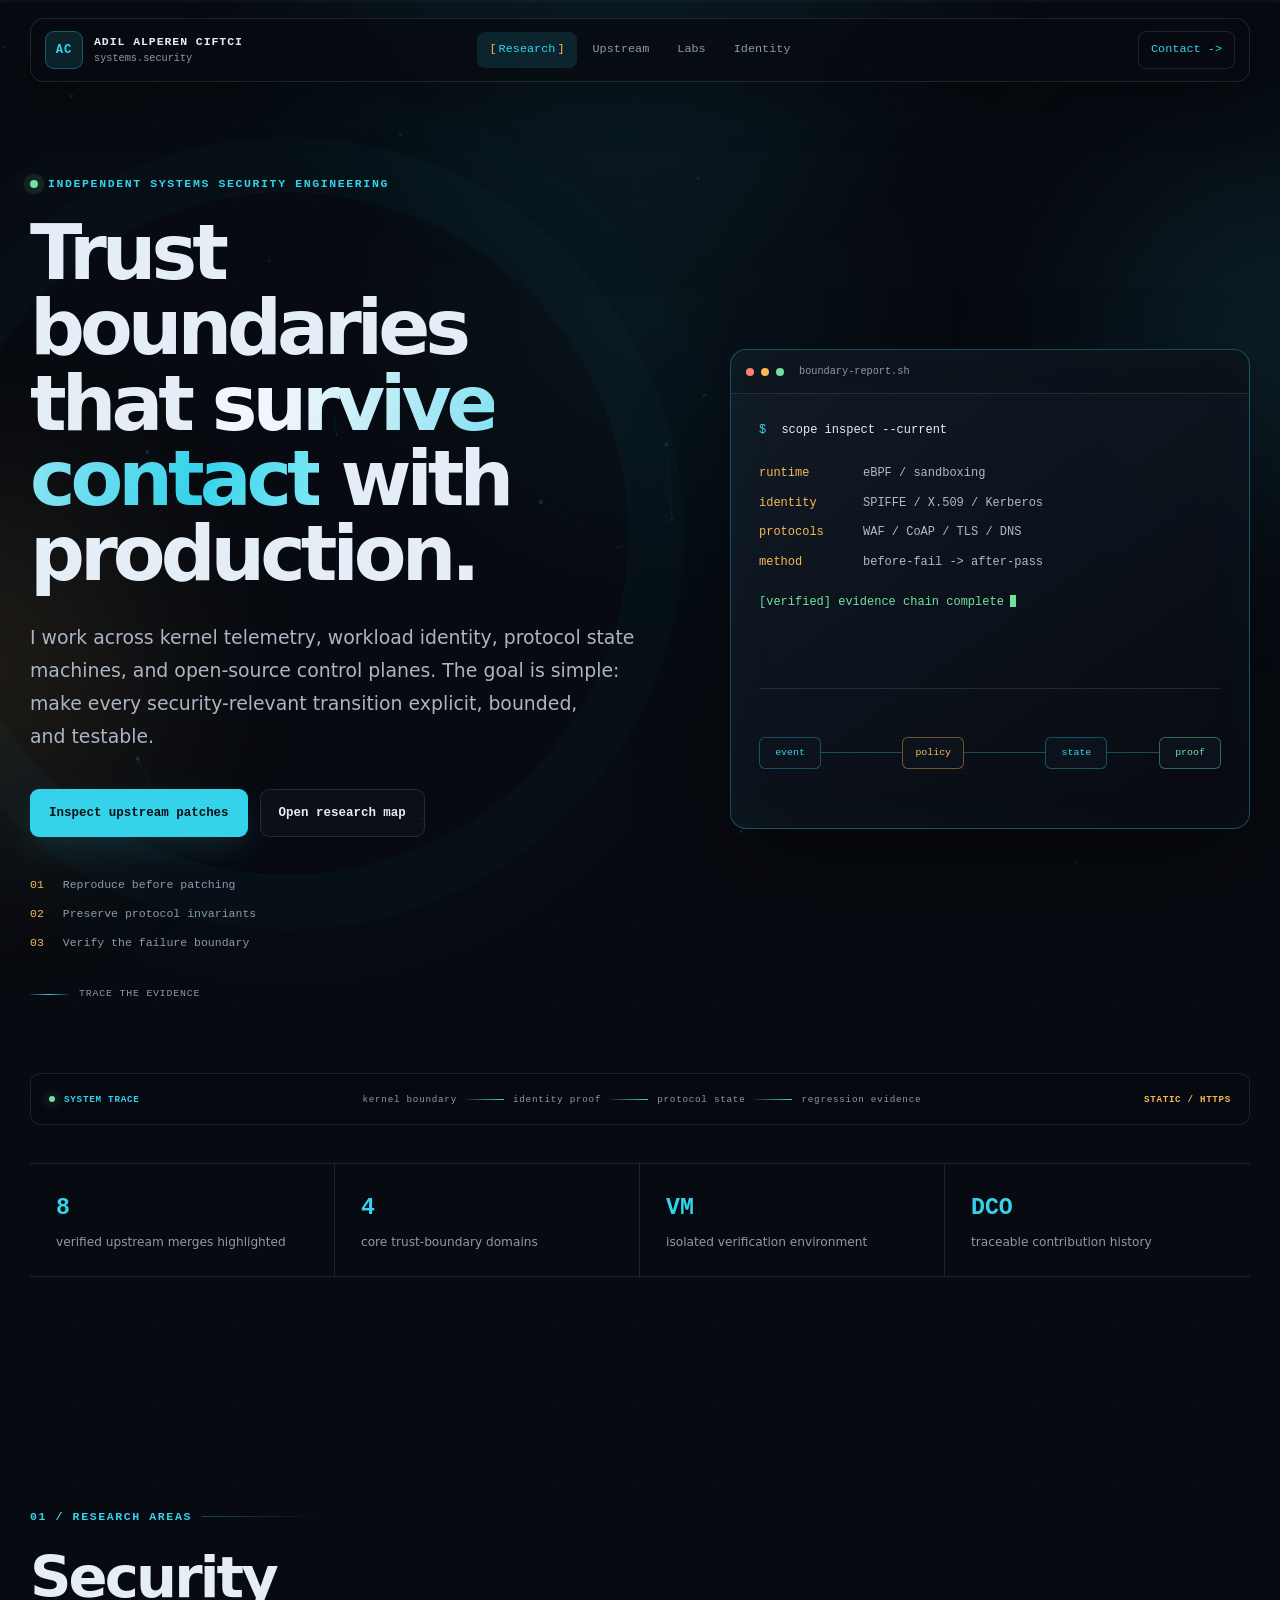
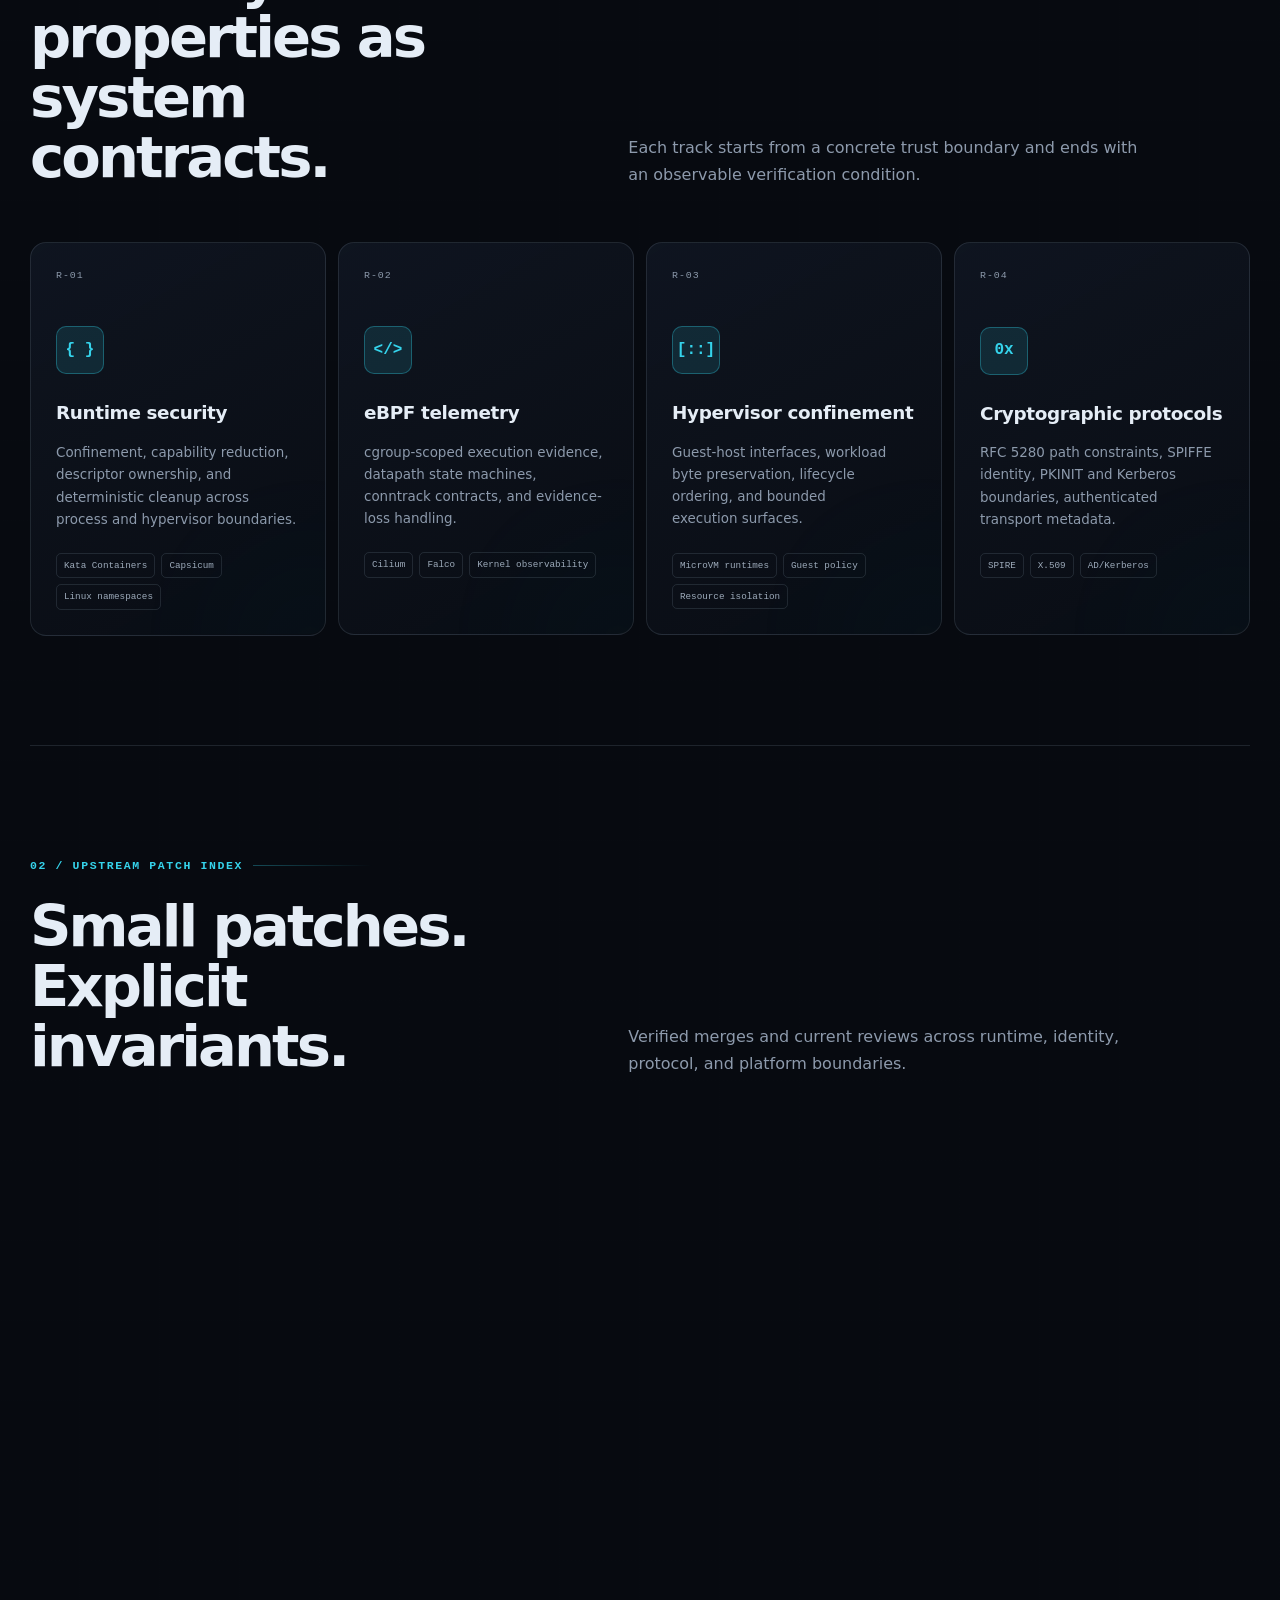
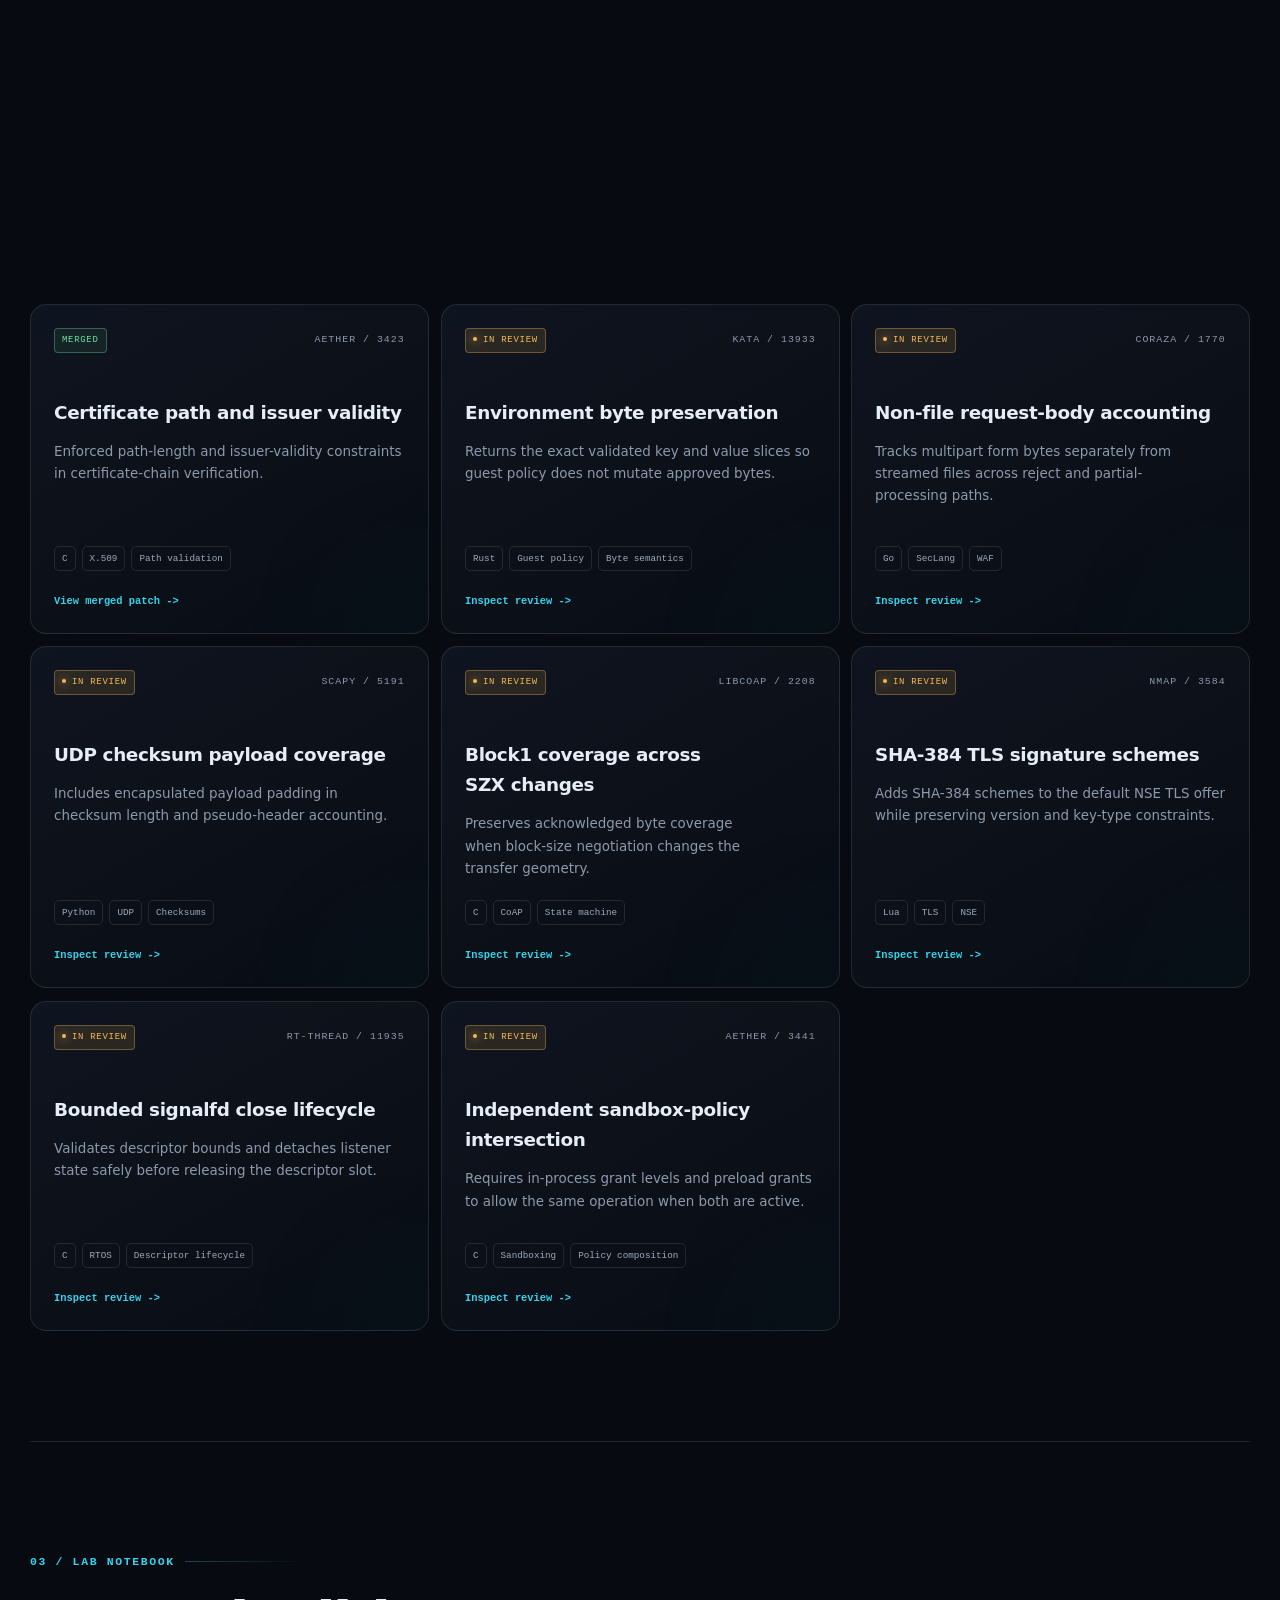
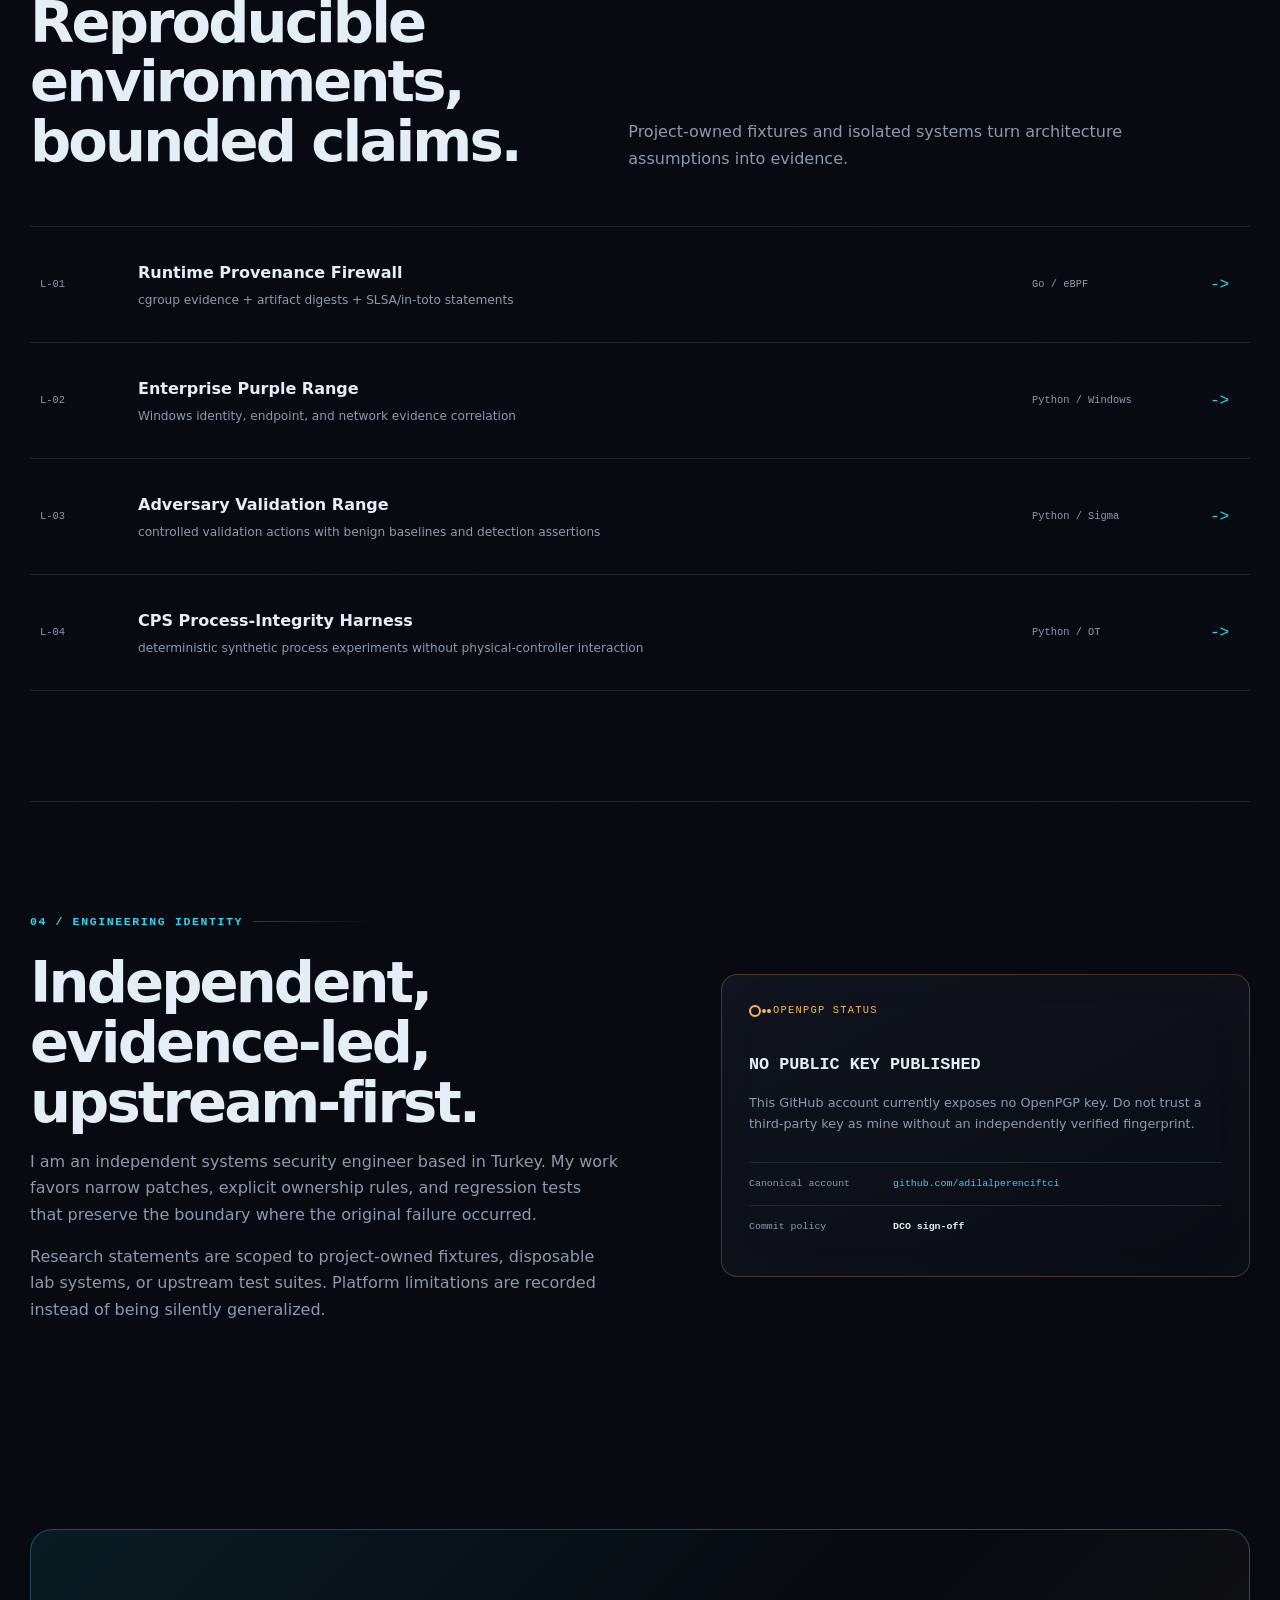
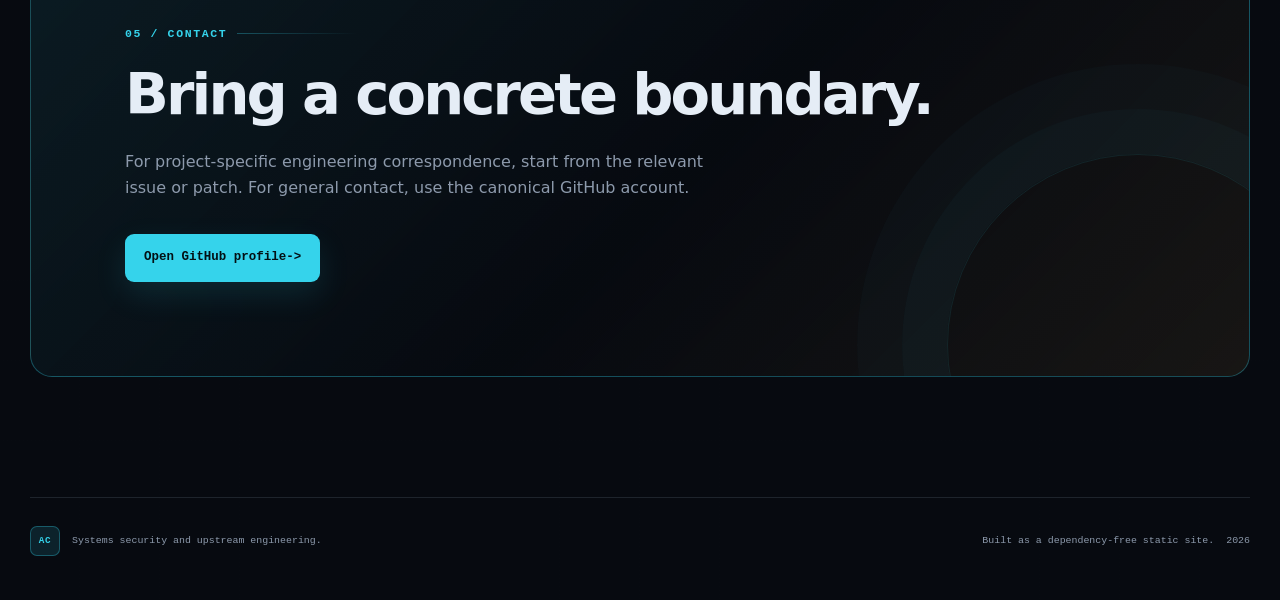
==== commit 91907cee: "feat: build immersive systems interface Signed-off-by: Adil Alperen Ciftci <adilalperenciftci@users." ====
--- a/index.html
+++ b/index.html
@@ -26,6 +26,12 @@
   <body>
     <a class="skip-link" href="#main-content">Skip to main content</a>
 
+    <div class="scroll-progress-track" aria-hidden="true">
+      <span id="scroll-progress"></span>
+    </div>
+    <canvas id="topology-canvas" class="topology-canvas" aria-hidden="true"></canvas>
+    <div class="noise-layer" aria-hidden="true"></div>
+
     <div class="ambient ambient-one" aria-hidden="true"></div>
     <div class="ambient ambient-two" aria-hidden="true"></div>
 
@@ -38,10 +44,10 @@
         </span>
       </a>
       <nav aria-label="Primary navigation">
-        <a href="#research">Research</a>
-        <a href="#upstream">Upstream</a>
-        <a href="#labs">Labs</a>
-        <a href="#identity">Identity</a>
+        <a href="#research" data-section-link>Research</a>
+        <a href="#upstream" data-section-link>Upstream</a>
+        <a href="#labs" data-section-link>Labs</a>
+        <a href="#identity" data-section-link>Identity</a>
       </nav>
       <a class="header-contact" href="#contact">Contact <span aria-hidden="true">-&gt;</span></a>
     </header>
@@ -50,7 +56,7 @@
       <section class="hero" aria-labelledby="hero-title">
         <div class="hero-copy">
           <p class="eyebrow"><span class="pulse" aria-hidden="true"></span> Independent systems security engineering</p>
-          <h1 id="hero-title">Trust boundaries that survive contact with production.</h1>
+          <h1 id="hero-title">Trust boundaries that <span class="hero-accent">survive contact</span> with production.</h1>
           <p class="hero-lede">
             I work across kernel telemetry, workload identity, protocol state machines, and open-source control planes. The goal is simple: make every security-relevant transition explicit, bounded, and testable.
           </p>
@@ -63,9 +69,13 @@
             <li><span>02</span> Preserve protocol invariants</li>
             <li><span>03</span> Verify the failure boundary</li>
           </ul>
-        </div>
-
-        <aside class="hero-console" aria-label="Current engineering scope">
+          <a class="scroll-cue" href="#research">
+            <span aria-hidden="true"></span>
+            Trace the evidence
+          </a>
+        </div>
+
+        <aside class="hero-console" data-depth-card aria-label="Current engineering scope">
           <div class="console-bar">
             <span></span><span></span><span></span>
             <p>boundary-report.sh</p>
@@ -78,8 +88,9 @@
               <div><dt>protocols</dt><dd>WAF / CoAP / TLS / DNS</dd></div>
               <div><dt>method</dt><dd>before-fail -&gt; after-pass</dd></div>
             </dl>
-            <p class="console-ok">[verified] evidence chain complete</p>
+            <p class="console-ok">[verified] evidence chain complete<span class="console-cursor" aria-hidden="true"></span></p>
           </div>
+          <div class="console-sweep" aria-hidden="true"></div>
           <div class="boundary-diagram" aria-hidden="true">
             <div class="diagram-node node-source">event</div>
             <div class="diagram-line line-one"></div>
@@ -92,6 +103,14 @@
         </aside>
       </section>
 
+      <div class="telemetry-rail" role="group" aria-label="Current delivery properties">
+        <p><span class="telemetry-pulse" aria-hidden="true"></span> SYSTEM TRACE</p>
+        <div class="telemetry-flow" aria-hidden="true">
+          <span>kernel boundary</span><i></i><span>identity proof</span><i></i><span>protocol state</span><i></i><span>regression evidence</span>
+        </div>
+        <strong>STATIC / HTTPS</strong>
+      </div>
+
       <section class="signal-strip" aria-label="Selected engineering signals">
         <div><strong>8</strong><span>verified upstream merges highlighted</span></div>
         <div><strong>4</strong><span>core trust-boundary domains</span></div>
@@ -107,28 +126,28 @@
         </div>
 
         <div class="research-grid">
-          <article class="research-card reveal">
+          <article class="research-card reveal" data-depth-card>
             <div class="card-number">R-01</div>
             <div class="card-icon" aria-hidden="true">{ }</div>
             <h3>Runtime security</h3>
             <p>Confinement, capability reduction, descriptor ownership, and deterministic cleanup across process and hypervisor boundaries.</p>
             <ul><li>Kata Containers</li><li>Capsicum</li><li>Linux namespaces</li></ul>
           </article>
-          <article class="research-card reveal">
+          <article class="research-card reveal" data-depth-card>
             <div class="card-number">R-02</div>
             <div class="card-icon" aria-hidden="true">&lt;/&gt;</div>
             <h3>eBPF telemetry</h3>
             <p>cgroup-scoped execution evidence, datapath state machines, conntrack contracts, and evidence-loss handling.</p>
             <ul><li>Cilium</li><li>Falco</li><li>Kernel observability</li></ul>
           </article>
-          <article class="research-card reveal">
+          <article class="research-card reveal" data-depth-card>
             <div class="card-number">R-03</div>
             <div class="card-icon" aria-hidden="true">[::]</div>
             <h3>Hypervisor confinement</h3>
             <p>Guest-host interfaces, workload byte preservation, lifecycle ordering, and bounded execution surfaces.</p>
             <ul><li>MicroVM runtimes</li><li>Guest policy</li><li>Resource isolation</li></ul>
           </article>
-          <article class="research-card reveal">
+          <article class="research-card reveal" data-depth-card>
             <div class="card-number">R-04</div>
             <div class="card-icon" aria-hidden="true">0x</div>
             <h3>Cryptographic protocols</h3>
@@ -155,7 +174,7 @@
         </div>
 
         <div class="project-grid" id="project-grid">
-          <article class="project-card reveal" data-category="runtime">
+          <article class="project-card reveal" data-depth-card data-category="runtime">
             <div class="project-top"><span class="project-status merged">Merged</span><span class="project-code">CILIUM / 49130</span></div>
             <h3>GRPCRoute backend TLS policy</h3>
             <p>Extended Gateway API backend transport validation so GRPC routing follows the same authenticated upstream contract.</p>
@@ -163,7 +182,7 @@
             <a href="https://github.com/cilium/cilium/pull/49130" target="_blank" rel="noopener noreferrer">View merged patch <span aria-hidden="true">-&gt;</span></a>
           </article>
 
-          <article class="project-card reveal" data-category="runtime">
+          <article class="project-card reveal" data-depth-card data-category="runtime">
             <div class="project-top"><span class="project-status merged">Merged</span><span class="project-code">FALCO / 3112</span></div>
             <h3>Plugin extraction error propagation</h3>
             <p>Kept field-extraction failures visible across the libsinsp plugin boundary instead of collapsing the diagnostic state.</p>
@@ -171,7 +190,7 @@
             <a href="https://github.com/falcosecurity/libs/pull/3112" target="_blank" rel="noopener noreferrer">View merged patch <span aria-hidden="true">-&gt;</span></a>
           </article>
 
-          <article class="project-card reveal" data-category="identity">
+          <article class="project-card reveal" data-depth-card data-category="identity">
             <div class="project-top"><span class="project-status merged">Merged</span><span class="project-code">SPIRE / 7303</span></div>
             <h3>Upstream CA expiry contract</h3>
             <p>Bound CA rotation and issued SVID lifetimes to the verified upstream X.509 chain expiry.</p>
@@ -179,7 +198,7 @@
             <a href="https://github.com/spiffe/spire/pull/7303" target="_blank" rel="noopener noreferrer">View merged patch <span aria-hidden="true">-&gt;</span></a>
           </article>
 
-          <article class="project-card reveal" data-category="identity">
+          <article class="project-card reveal" data-depth-card data-category="identity">
             <div class="project-top"><span class="project-status merged">Merged</span><span class="project-code">IMPACKET / 2304</span></div>
             <h3>Bounded DNS compression traversal</h3>
             <p>Stopped compressed-name pointer cycles with explicit traversal bounds while preserving valid nested labels.</p>
@@ -187,7 +206,7 @@
             <a href="https://github.com/fortra/impacket/pull/2304" target="_blank" rel="noopener noreferrer">View merged patch <span aria-hidden="true">-&gt;</span></a>
           </article>
 
-          <article class="project-card reveal" data-category="platform">
+          <article class="project-card reveal" data-depth-card data-category="platform">
             <div class="project-top"><span class="project-status merged">Merged</span><span class="project-code">DEFECTDOJO / 15961</span></div>
             <h3>Product-member finding visibility</h3>
             <p>Aligned finding-group list visibility with product authorization, including groups without findings.</p>
@@ -195,7 +214,7 @@
             <a href="https://github.com/DefectDojo/django-DefectDojo/pull/15961" target="_blank" rel="noopener noreferrer">View merged patch <span aria-hidden="true">-&gt;</span></a>
           </article>
 
-          <article class="project-card reveal" data-category="platform">
+          <article class="project-card reveal" data-depth-card data-category="platform">
             <div class="project-top"><span class="project-status merged">Merged</span><span class="project-code">DEPENDENCY-TRACK / 7323</span></div>
             <h3>Authenticated webhook bytes</h3>
             <p>Added optional HMAC-SHA256 authentication over the exact bytes transmitted to webhook consumers.</p>
@@ -203,7 +222,7 @@
             <a href="https://github.com/DependencyTrack/dependency-track/pull/7323" target="_blank" rel="noopener noreferrer">View merged patch <span aria-hidden="true">-&gt;</span></a>
           </article>
 
-          <article class="project-card reveal" data-category="identity">
+          <article class="project-card reveal" data-depth-card data-category="identity">
             <div class="project-top"><span class="project-status merged">Merged</span><span class="project-code">AETHER / 3423</span></div>
             <h3>Certificate path and issuer validity</h3>
             <p>Enforced path-length and issuer-validity constraints in certificate-chain verification.</p>
@@ -211,7 +230,7 @@
             <a href="https://github.com/aether-lang-dev/aether/pull/3423" target="_blank" rel="noopener noreferrer">View merged patch <span aria-hidden="true">-&gt;</span></a>
           </article>
 
-          <article class="project-card reveal" data-category="runtime">
+          <article class="project-card reveal" data-depth-card data-category="runtime">
             <div class="project-top"><span class="project-status review">In review</span><span class="project-code">KATA / 13933</span></div>
             <h3>Environment byte preservation</h3>
             <p>Returns the exact validated key and value slices so guest policy does not mutate approved bytes.</p>
@@ -219,7 +238,7 @@
             <a href="https://github.com/kata-containers/kata-containers/pull/13933" target="_blank" rel="noopener noreferrer">Inspect review <span aria-hidden="true">-&gt;</span></a>
           </article>
 
-          <article class="project-card reveal" data-category="protocol">
+          <article class="project-card reveal" data-depth-card data-category="protocol">
             <div class="project-top"><span class="project-status review">In review</span><span class="project-code">CORAZA / 1770</span></div>
             <h3>Non-file request-body accounting</h3>
             <p>Tracks multipart form bytes separately from streamed files across reject and partial-processing paths.</p>
@@ -227,7 +246,7 @@
             <a href="https://github.com/corazawaf/coraza/pull/1770" target="_blank" rel="noopener noreferrer">Inspect review <span aria-hidden="true">-&gt;</span></a>
           </article>
 
-          <article class="project-card reveal" data-category="protocol">
+          <article class="project-card reveal" data-depth-card data-category="protocol">
             <div class="project-top"><span class="project-status review">In review</span><span class="project-code">SCAPY / 5191</span></div>
             <h3>UDP checksum payload coverage</h3>
             <p>Includes encapsulated payload padding in checksum length and pseudo-header accounting.</p>
@@ -235,7 +254,7 @@
             <a href="https://github.com/secdev/scapy/pull/5191" target="_blank" rel="noopener noreferrer">Inspect review <span aria-hidden="true">-&gt;</span></a>
           </article>
 
-          <article class="project-card reveal" data-category="protocol">
+          <article class="project-card reveal" data-depth-card data-category="protocol">
             <div class="project-top"><span class="project-status review">In review</span><span class="project-code">LIBCOAP / 2208</span></div>
             <h3>Block1 coverage across SZX changes</h3>
             <p>Preserves acknowledged byte coverage when block-size negotiation changes the transfer geometry.</p>
@@ -243,7 +262,7 @@
             <a href="https://github.com/obgm/libcoap/pull/2208" target="_blank" rel="noopener noreferrer">Inspect review <span aria-hidden="true">-&gt;</span></a>
           </article>
 
-          <article class="project-card reveal" data-category="protocol">
+          <article class="project-card reveal" data-depth-card data-category="protocol">
             <div class="project-top"><span class="project-status review">In review</span><span class="project-code">NMAP / 3584</span></div>
             <h3>SHA-384 TLS signature schemes</h3>
             <p>Adds SHA-384 schemes to the default NSE TLS offer while preserving version and key-type constraints.</p>
@@ -251,7 +270,7 @@
             <a href="https://github.com/nmap/nmap/pull/3584" target="_blank" rel="noopener noreferrer">Inspect review <span aria-hidden="true">-&gt;</span></a>
           </article>
 
-          <article class="project-card reveal" data-category="platform">
+          <article class="project-card reveal" data-depth-card data-category="platform">
             <div class="project-top"><span class="project-status review">In review</span><span class="project-code">RT-THREAD / 11935</span></div>
             <h3>Bounded signalfd close lifecycle</h3>
             <p>Validates descriptor bounds and detaches listener state safely before releasing the descriptor slot.</p>
@@ -259,7 +278,7 @@
             <a href="https://github.com/RT-Thread/rt-thread/pull/11935" target="_blank" rel="noopener noreferrer">Inspect review <span aria-hidden="true">-&gt;</span></a>
           </article>
 
-          <article class="project-card reveal" data-category="runtime">
+          <article class="project-card reveal" data-depth-card data-category="runtime">
             <div class="project-top"><span class="project-status review">In review</span><span class="project-code">AETHER / 3441</span></div>
             <h3>Independent sandbox-policy intersection</h3>
             <p>Requires in-process grant levels and preload grants to allow the same operation when both are active.</p>
@@ -312,7 +331,7 @@
           </p>
         </div>
 
-        <aside class="identity-card reveal" aria-label="Cryptographic identity status">
+        <aside class="identity-card reveal" data-depth-card aria-label="Cryptographic identity status">
           <div class="identity-card-head"><span class="key-shape" aria-hidden="true"></span><p>OPENPGP STATUS</p></div>
           <strong>NO PUBLIC KEY PUBLISHED</strong>
           <p>This GitHub account currently exposes no OpenPGP key. Do not trust a third-party key as mine without an independently verified fingerprint.</p>
@@ -321,7 +340,7 @@
         </aside>
       </section>
 
-      <section id="contact" class="contact-section" aria-labelledby="contact-title">
+      <section id="contact" class="contact-section" data-depth-card aria-labelledby="contact-title">
         <p class="section-index">05 / CONTACT</p>
         <h2 id="contact-title">Bring a concrete boundary.</h2>
         <p>For project-specific engineering correspondence, start from the relevant issue or patch. For general contact, use the canonical GitHub account.</p>
@@ -334,6 +353,6 @@
       <p>Built as a dependency-free static site. <span id="current-year">2026</span></p>
     </footer>
 
-    <script src="app.js" defer></script>
+    <script src="app.js" type="module"></script>
   </body>
 </html>
--- a/styles.css
+++ b/styles.css
@@ -17,6 +17,9 @@
   --sans: Inter, ui-sans-serif, system-ui, -apple-system, BlinkMacSystemFont, "Segoe UI", sans-serif;
   --max: 1220px;
   --radius: 16px;
+  --pointer-x: 50vw;
+  --pointer-y: 34vh;
+  --ease-out: cubic-bezier(0.22, 1, 0.36, 1);
 }
 
 * {
@@ -46,10 +49,64 @@
 body::before {
   position: fixed;
   inset: 0;
-  z-index: -3;
+  z-index: 0;
   background: radial-gradient(circle at 48% -20%, rgba(53, 211, 235, 0.12), transparent 38%);
   content: "";
   pointer-events: none;
+}
+
+body::after {
+  position: fixed;
+  inset: 0;
+  z-index: 0;
+  background: radial-gradient(520px circle at var(--pointer-x) var(--pointer-y), rgba(53, 211, 235, 0.055), transparent 64%);
+  content: "";
+  pointer-events: none;
+}
+
+.topology-canvas,
+.noise-layer {
+  position: fixed;
+  inset: 0;
+  width: 100%;
+  height: 100%;
+  pointer-events: none;
+}
+
+.topology-canvas {
+  z-index: 0;
+  opacity: 0.72;
+}
+
+.noise-layer {
+  z-index: 1;
+  opacity: 0.18;
+  background-image:
+    radial-gradient(circle at 20% 30%, rgba(255, 255, 255, 0.13) 0 0.5px, transparent 0.75px),
+    radial-gradient(circle at 80% 65%, rgba(53, 211, 235, 0.1) 0 0.5px, transparent 0.75px);
+  background-position: 0 0, 7px 11px;
+  background-size: 13px 13px, 17px 17px;
+  mix-blend-mode: soft-light;
+}
+
+.scroll-progress-track {
+  position: fixed;
+  top: 0;
+  right: 0;
+  left: 0;
+  z-index: 100;
+  height: 2px;
+  background: rgba(148, 163, 184, 0.05);
+  pointer-events: none;
+}
+
+#scroll-progress {
+  display: block;
+  width: calc(var(--scroll-progress, 0) * 100%);
+  height: 100%;
+  background: linear-gradient(90deg, var(--cyan), var(--amber));
+  box-shadow: 0 0 18px rgba(53, 211, 235, 0.72);
+  transition: width 80ms linear;
 }
 
 a {
@@ -92,13 +149,14 @@
 
 .ambient {
   position: fixed;
-  z-index: -2;
+  z-index: 0;
   width: 360px;
   height: 360px;
   border-radius: 50%;
   filter: blur(100px);
   opacity: 0.1;
   pointer-events: none;
+  animation: ambient-drift 18s ease-in-out infinite alternate;
 }
 
 .ambient-one {
@@ -111,6 +169,13 @@
   bottom: 6%;
   left: -210px;
   background: var(--amber);
+  animation-delay: -9s;
+  animation-duration: 22s;
+}
+
+@keyframes ambient-drift {
+  0% { transform: translate3d(-2%, -3%, 0) scale(0.92); opacity: 0.07; }
+  100% { transform: translate3d(5%, 6%, 0) scale(1.12); opacity: 0.13; }
 }
 
 .site-header {
@@ -125,9 +190,16 @@
   padding: 12px 14px;
   border: 1px solid var(--line);
   border-radius: 14px;
-  background: rgba(7, 10, 16, 0.78);
+  background: rgba(7, 10, 16, 0.72);
   box-shadow: 0 18px 50px rgba(0, 0, 0, 0.28);
   backdrop-filter: blur(18px);
+  transition: background 240ms ease, border-color 240ms ease, box-shadow 240ms ease, transform 240ms ease;
+}
+
+.site-header.is-scrolled {
+  border-color: rgba(53, 211, 235, 0.22);
+  background: rgba(5, 8, 13, 0.88);
+  box-shadow: 0 20px 56px rgba(0, 0, 0, 0.4), 0 0 0 1px rgba(53, 211, 235, 0.03);
 }
 
 .brand {
@@ -194,6 +266,23 @@
   color: var(--text);
 }
 
+.site-header nav a[aria-current="location"] {
+  background: var(--cyan-soft);
+  color: var(--cyan);
+}
+
+.site-header nav a[aria-current="location"]::before {
+  color: var(--amber);
+  content: "[";
+  margin-right: 2px;
+}
+
+.site-header nav a[aria-current="location"]::after {
+  color: var(--amber);
+  content: "]";
+  margin-left: 2px;
+}
+
 .header-contact {
   justify-self: end;
   border: 1px solid var(--line);
@@ -202,17 +291,34 @@
 
 main,
 footer {
+  position: relative;
+  z-index: 2;
   width: min(calc(100% - 36px), var(--max));
   margin-inline: auto;
 }
 
 .hero {
+  position: relative;
   display: grid;
   grid-template-columns: minmax(0, 1.08fr) minmax(380px, 0.92fr);
   gap: clamp(42px, 7vw, 96px);
   align-items: center;
   min-height: 740px;
   padding: 92px 0 70px;
+}
+
+.hero::before {
+  position: absolute;
+  top: 11%;
+  left: -7%;
+  z-index: -1;
+  width: 56%;
+  aspect-ratio: 1;
+  border: 1px solid rgba(53, 211, 235, 0.055);
+  border-radius: 50%;
+  box-shadow: 0 0 0 54px rgba(53, 211, 235, 0.018), 0 0 0 108px rgba(53, 211, 235, 0.012);
+  content: "";
+  pointer-events: none;
 }
 
 .eyebrow,
@@ -227,6 +333,13 @@
   font-weight: 700;
   letter-spacing: 0.14em;
   text-transform: uppercase;
+}
+
+.section-index::after {
+  width: min(120px, 14vw);
+  height: 1px;
+  background: linear-gradient(90deg, var(--line-strong), transparent);
+  content: "";
 }
 
 .pulse {
@@ -258,6 +371,20 @@
   line-height: 0.98;
 }
 
+.hero-accent {
+  background: linear-gradient(105deg, #f0f6fb 8%, var(--cyan) 44%, #89ebf6 58%, var(--amber) 92%);
+  background-clip: text;
+  -webkit-background-clip: text;
+  background-size: 180% 100%;
+  color: transparent;
+  animation: accent-shift 8s ease-in-out infinite alternate;
+}
+
+@keyframes accent-shift {
+  from { background-position: 0% 50%; }
+  to { background-position: 100% 50%; }
+}
+
 .hero-lede {
   max-width: 670px;
   margin: 30px 0 0;
@@ -274,6 +401,8 @@
 }
 
 .button {
+  position: relative;
+  overflow: hidden;
   display: inline-flex;
   min-height: 48px;
   align-items: center;
@@ -288,6 +417,22 @@
   transition: transform 160ms ease, border-color 160ms ease, background 160ms ease;
 }
 
+.button-primary::after {
+  position: absolute;
+  top: -50%;
+  bottom: -50%;
+  left: -55%;
+  width: 34%;
+  background: linear-gradient(90deg, transparent, rgba(255, 255, 255, 0.34), transparent);
+  content: "";
+  transform: skewX(-18deg);
+  transition: left 520ms var(--ease-out);
+}
+
+.button-primary:hover::after {
+  left: 120%;
+}
+
 .button:hover {
   transform: translateY(-2px);
 }
@@ -327,6 +472,41 @@
 .hero-facts span {
   margin-right: 12px;
   color: var(--amber);
+}
+
+.scroll-cue {
+  display: inline-flex;
+  align-items: center;
+  gap: 11px;
+  margin-top: 34px;
+  color: var(--muted);
+  font-family: var(--mono);
+  font-size: 0.62rem;
+  letter-spacing: 0.08em;
+  text-decoration: none;
+  text-transform: uppercase;
+}
+
+.scroll-cue > span {
+  position: relative;
+  display: block;
+  width: 38px;
+  height: 1px;
+  overflow: hidden;
+  background: var(--line);
+}
+
+.scroll-cue > span::after {
+  position: absolute;
+  inset: 0;
+  background: linear-gradient(90deg, transparent, var(--cyan), transparent);
+  content: "";
+  animation: trace-line 2.4s ease-in-out infinite;
+}
+
+@keyframes trace-line {
+  from { transform: translateX(-110%); }
+  to { transform: translateX(110%); }
 }
 
 .hero-console {
@@ -407,6 +587,36 @@
 .console-body dd { margin: 0; color: #aebaca; }
 .console-ok { margin: 20px 0 0; color: var(--green); }
 
+.console-cursor {
+  display: inline-block;
+  width: 6px;
+  height: 1em;
+  margin-left: 6px;
+  vertical-align: -0.16em;
+  background: var(--green);
+  animation: cursor-blink 1.05s steps(1, end) infinite;
+}
+
+@keyframes cursor-blink {
+  50% { opacity: 0; }
+}
+
+.console-sweep {
+  position: absolute;
+  top: -24%;
+  right: 0;
+  left: 0;
+  z-index: 1;
+  height: 24%;
+  background: linear-gradient(180deg, transparent, rgba(53, 211, 235, 0.045), transparent);
+  pointer-events: none;
+  animation: console-sweep 7s linear infinite;
+}
+
+@keyframes console-sweep {
+  to { transform: translateY(610%); }
+}
+
 .boundary-diagram {
   position: absolute;
   right: 28px;
@@ -447,6 +657,88 @@
 .line-two { left: calc(31% + 62px); width: calc(31% - 62px); }
 .line-three { left: calc(62% + 62px); right: 62px; }
 
+.telemetry-rail {
+  position: relative;
+  display: grid;
+  grid-template-columns: auto 1fr auto;
+  gap: 28px;
+  align-items: center;
+  min-height: 52px;
+  margin-bottom: 38px;
+  padding: 0 18px;
+  overflow: hidden;
+  border: 1px solid rgba(53, 211, 235, 0.15);
+  border-radius: 10px;
+  background: rgba(7, 10, 16, 0.58);
+  color: var(--muted);
+  font-family: var(--mono);
+  font-size: 0.58rem;
+  letter-spacing: 0.08em;
+  backdrop-filter: blur(12px);
+}
+
+.telemetry-rail::after {
+  position: absolute;
+  inset: 0;
+  background: linear-gradient(90deg, transparent, rgba(53, 211, 235, 0.055), transparent);
+  content: "";
+  transform: translateX(-100%);
+  animation: rail-scan 8s ease-in-out infinite;
+  pointer-events: none;
+}
+
+@keyframes rail-scan {
+  45%, 100% { transform: translateX(100%); }
+}
+
+.telemetry-rail p {
+  display: flex;
+  align-items: center;
+  gap: 9px;
+  margin: 0;
+  color: var(--cyan);
+  font-weight: 700;
+}
+
+.telemetry-pulse {
+  width: 6px;
+  height: 6px;
+  border-radius: 50%;
+  background: var(--green);
+  box-shadow: 0 0 12px rgba(112, 225, 161, 0.7);
+  animation: pulse 2.4s ease-in-out infinite;
+}
+
+.telemetry-flow {
+  display: flex;
+  min-width: 0;
+  align-items: center;
+  justify-content: center;
+  gap: 9px;
+  white-space: nowrap;
+}
+
+.telemetry-flow i {
+  position: relative;
+  display: block;
+  width: clamp(10px, 3vw, 38px);
+  height: 1px;
+  overflow: hidden;
+  background: var(--line);
+}
+
+.telemetry-flow i::after {
+  position: absolute;
+  inset: 0;
+  background: linear-gradient(90deg, transparent, var(--cyan));
+  content: "";
+  animation: trace-line 2.8s linear infinite;
+}
+
+.telemetry-flow i:nth-of-type(2)::after { animation-delay: -0.8s; }
+.telemetry-flow i:nth-of-type(3)::after { animation-delay: -1.6s; }
+.telemetry-rail > strong { color: var(--amber); font-size: 0.57rem; }
+
 .signal-strip {
   display: grid;
   grid-template-columns: repeat(4, 1fr);
@@ -461,6 +753,11 @@
   align-content: center;
   padding: 20px 26px;
   border-right: 1px solid var(--line);
+  transition: background 220ms ease;
+}
+
+.signal-strip div:hover {
+  background: linear-gradient(180deg, rgba(53, 211, 235, 0.045), transparent);
 }
 
 .signal-strip div:last-child { border-right: 0; }
@@ -514,10 +811,44 @@
   background: linear-gradient(150deg, rgba(17, 24, 36, 0.8), rgba(9, 13, 20, 0.88));
 }
 
+[data-depth-card] {
+  --tilt-x: 0deg;
+  --tilt-y: 0deg;
+  --glow-x: 50%;
+  --glow-y: 50%;
+  --card-lift: 0px;
+  isolation: isolate;
+  transform: perspective(1100px) rotateX(var(--tilt-x)) rotateY(var(--tilt-y)) translateY(var(--card-lift));
+  transform-style: preserve-3d;
+  transition: transform 220ms var(--ease-out), border-color 220ms ease, box-shadow 220ms ease;
+  will-change: transform;
+}
+
+[data-depth-card]::before {
+  position: absolute;
+  inset: 0;
+  z-index: -1;
+  border-radius: inherit;
+  background: radial-gradient(420px circle at var(--glow-x) var(--glow-y), rgba(53, 211, 235, 0.11), transparent 48%);
+  content: "";
+  opacity: 0;
+  pointer-events: none;
+  transition: opacity 220ms ease;
+}
+
+[data-depth-card]:hover {
+  --card-lift: -4px;
+  border-color: var(--line-strong);
+  box-shadow: 0 28px 70px rgba(0, 0, 0, 0.22);
+}
+
+[data-depth-card]:hover::before {
+  opacity: 1;
+}
+
 .research-card {
   min-height: 390px;
   padding: 25px;
-  transition: transform 180ms ease, border-color 180ms ease;
 }
 
 .research-card::after,
@@ -535,12 +866,6 @@
   transition: opacity 180ms ease;
 }
 
-.research-card:hover,
-.project-card:hover {
-  transform: translateY(-4px);
-  border-color: var(--line-strong);
-}
-
 .research-card:hover::after,
 .project-card:hover::after { opacity: 0.12; }
 
@@ -650,6 +975,7 @@
   min-height: 330px;
   flex-direction: column;
   padding: 23px;
+  transition: opacity 220ms ease, transform 220ms var(--ease-out), border-color 220ms ease, box-shadow 220ms ease;
 }
 
 .project-card[hidden] {
@@ -684,6 +1010,19 @@
   border-color: rgba(247, 185, 85, 0.34);
   background: var(--amber-soft);
   color: var(--amber);
+}
+
+.project-status.review::before {
+  display: inline-block;
+  width: 4px;
+  height: 4px;
+  margin-right: 6px;
+  border-radius: 50%;
+  background: currentColor;
+  box-shadow: 0 0 9px currentColor;
+  content: "";
+  vertical-align: 0.08em;
+  animation: pulse 2.4s ease-in-out infinite;
 }
 
 .project-card > p {
@@ -749,6 +1088,8 @@
 .lab-main strong { font-size: 1rem; }
 .lab-main small { margin-top: 4px; color: var(--muted); font-size: 0.76rem; }
 .lab-arrow { color: var(--cyan); font-family: var(--mono); }
+.lab-row .lab-arrow { transition: transform 180ms var(--ease-out); }
+.lab-row:hover .lab-arrow { transform: translateX(5px); }
 
 .identity-section {
   display: grid;
@@ -866,9 +1207,42 @@
   transform: none;
 }
 
-.reveal.visible {
+.motion-ready[data-motion-mode="full"] .reveal:not(.visible) {
+  opacity: 0;
+  filter: blur(7px);
+  transform: translateY(26px) scale(0.992);
+}
+
+.motion-ready[data-motion-mode="ambient"] .reveal:not(.visible) {
+  opacity: 0;
+  transform: translateY(12px);
+}
+
+.motion-ready .reveal {
+  transition:
+    opacity 680ms var(--ease-out) var(--reveal-delay, 0ms),
+    transform 680ms var(--ease-out) var(--reveal-delay, 0ms),
+    filter 680ms var(--ease-out) var(--reveal-delay, 0ms);
+}
+
+.motion-ready .reveal.visible {
   opacity: 1;
+  filter: none;
   transform: translateY(0);
+}
+
+[data-motion-mode="ambient"] [data-depth-card],
+[data-motion-mode="static"] [data-depth-card] {
+  transform: none;
+  will-change: auto;
+}
+
+[data-motion-mode="ambient"] .topology-canvas {
+  opacity: 0.42;
+}
+
+[data-motion-mode="static"] .topology-canvas {
+  opacity: 0.26;
 }
 
 @media (max-width: 1050px) {
@@ -879,6 +1253,12 @@
   .hero-console { width: min(100%, 680px); }
   .research-grid { grid-template-columns: repeat(2, 1fr); }
   .project-grid { grid-template-columns: repeat(2, 1fr); }
+  .telemetry-flow span { font-size: 0; }
+  .telemetry-flow span::after { color: var(--muted); font-size: 0.58rem; }
+  .telemetry-flow span:first-of-type::after { content: "boundary"; }
+  .telemetry-flow span:nth-of-type(2)::after { content: "identity"; }
+  .telemetry-flow span:nth-of-type(3)::after { content: "state"; }
+  .telemetry-flow span:nth-of-type(4)::after { content: "evidence"; }
 }
 
 @media (max-width: 760px) {
@@ -887,6 +1267,7 @@
   .header-contact { font-size: 0.66rem; }
   main, footer { width: min(calc(100% - 24px), var(--max)); }
   .hero { min-height: auto; gap: 54px; padding: 80px 0; }
+  .hero::before { top: 4%; left: -28%; width: 94%; opacity: 0.6; }
   h1 { font-size: clamp(2.75rem, 14vw, 4.3rem); }
   .hero-console { min-height: 500px; }
   .console-body { padding-inline: 19px; }
@@ -895,6 +1276,8 @@
   .line-one { left: 50px; width: calc(31% - 50px); }
   .line-two { left: calc(31% + 50px); width: calc(31% - 50px); }
   .line-three { left: calc(62% + 50px); right: 50px; }
+  .telemetry-rail { grid-template-columns: 1fr auto; gap: 16px; margin-bottom: 28px; }
+  .telemetry-flow { display: none; }
   .signal-strip { grid-template-columns: repeat(2, 1fr); margin-bottom: 60px; }
   .signal-strip div:nth-child(2) { border-right: 0; }
   .signal-strip div:nth-child(-n + 2) { border-bottom: 1px solid var(--line); }
@@ -909,6 +1292,8 @@
   .identity-section { gap: 50px; }
   .contact-section { margin-bottom: 80px; padding: 46px 25px; }
   footer { flex-direction: column; }
+  .topology-canvas { opacity: 0.4; }
+  .noise-layer { opacity: 0.12; }
 }
 
 @media (max-width: 430px) {
@@ -917,10 +1302,24 @@
   .signal-strip div { padding-inline: 16px; }
   .filter-button { flex: 1 1 calc(33.333% - 8px); }
   .identity-line { grid-template-columns: 1fr; gap: 4px; }
+  .telemetry-rail { padding-inline: 13px; }
+  .telemetry-rail > strong { font-size: 0.52rem; }
+  .scroll-cue { margin-top: 28px; }
 }
 
 @media (prefers-reduced-motion: reduce) {
   html { scroll-behavior: auto; }
   *, *::before, *::after { animation-duration: 0.01ms !important; animation-iteration-count: 1 !important; transition-duration: 0.01ms !important; }
   .reveal { opacity: 1; transform: none; }
-}
+  body::after { display: none; }
+  [data-depth-card], [data-depth-card]:hover { --card-lift: 0px; transform: none; }
+}
+
+@media (hover: none), (pointer: coarse) {
+  [data-depth-card], [data-depth-card]:hover {
+    --card-lift: 0px;
+    transform: none;
+    will-change: auto;
+  }
+  [data-depth-card]::before { display: none; }
+}
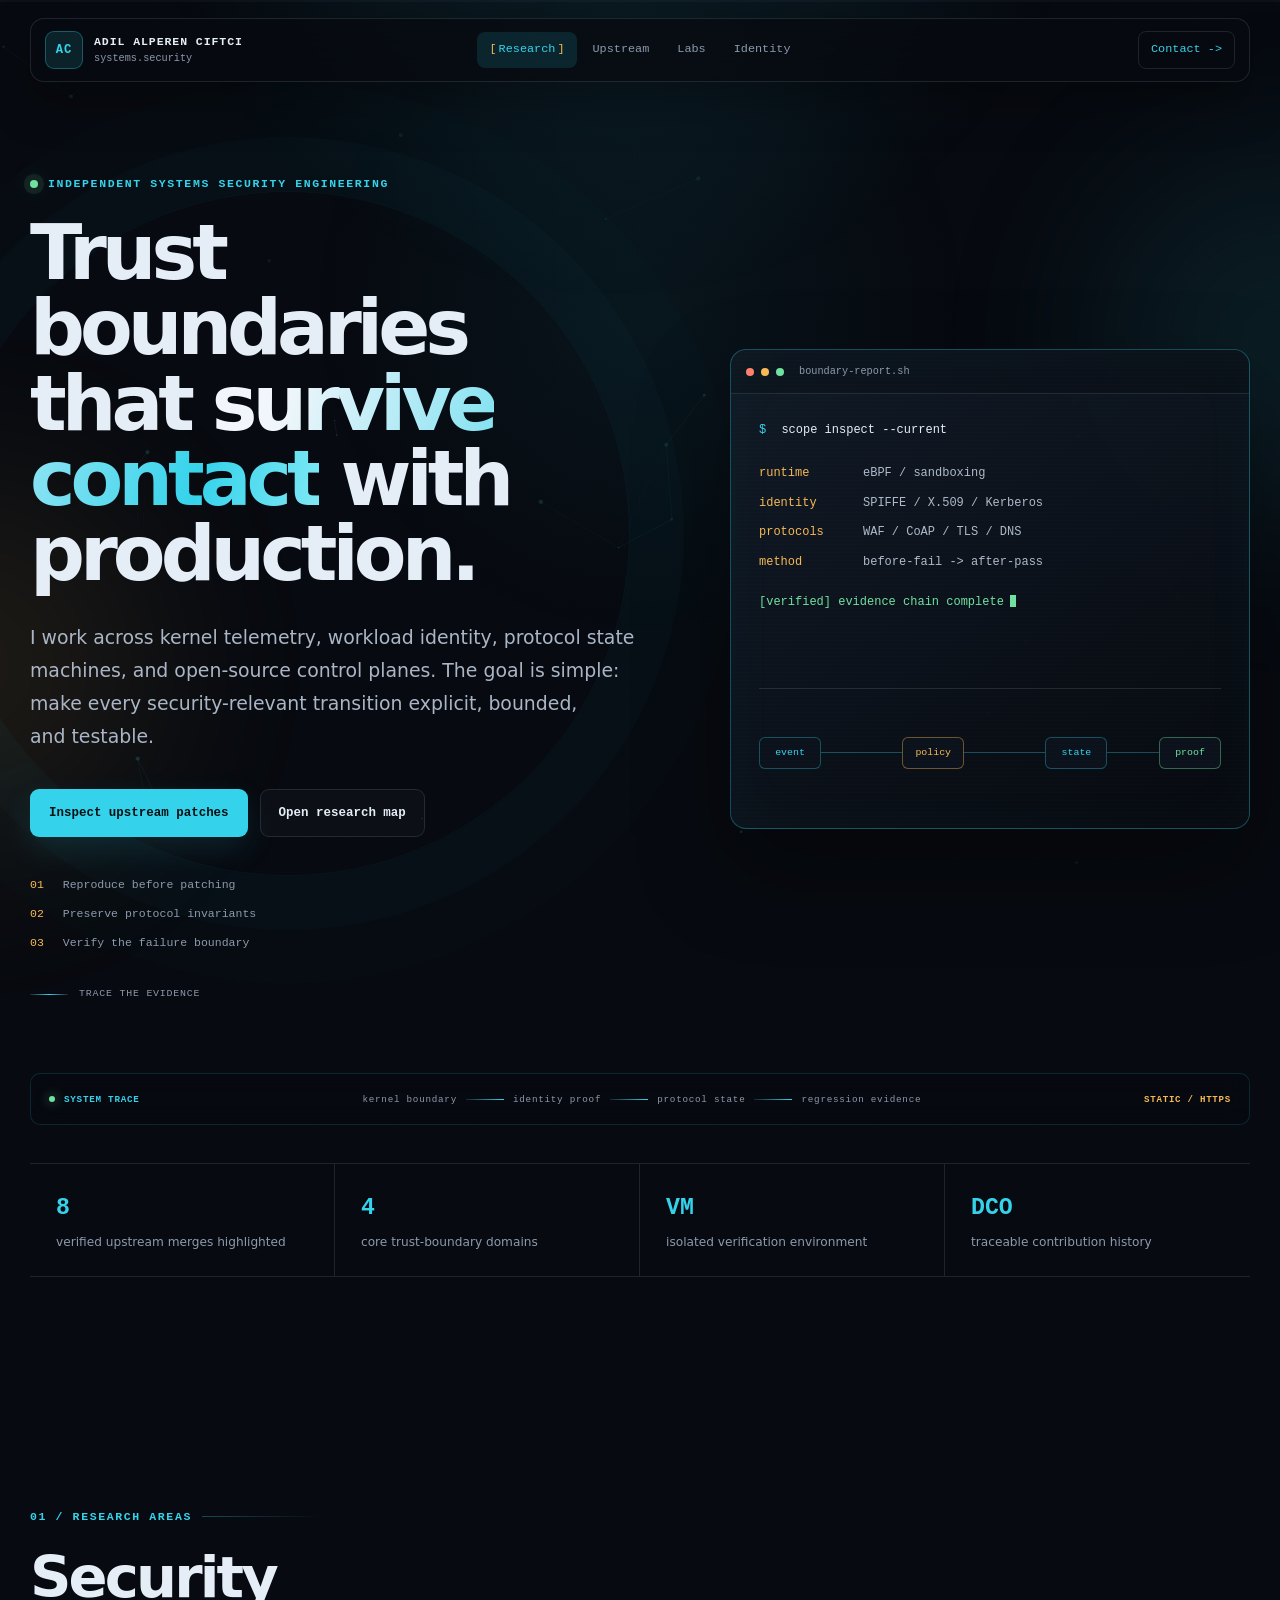
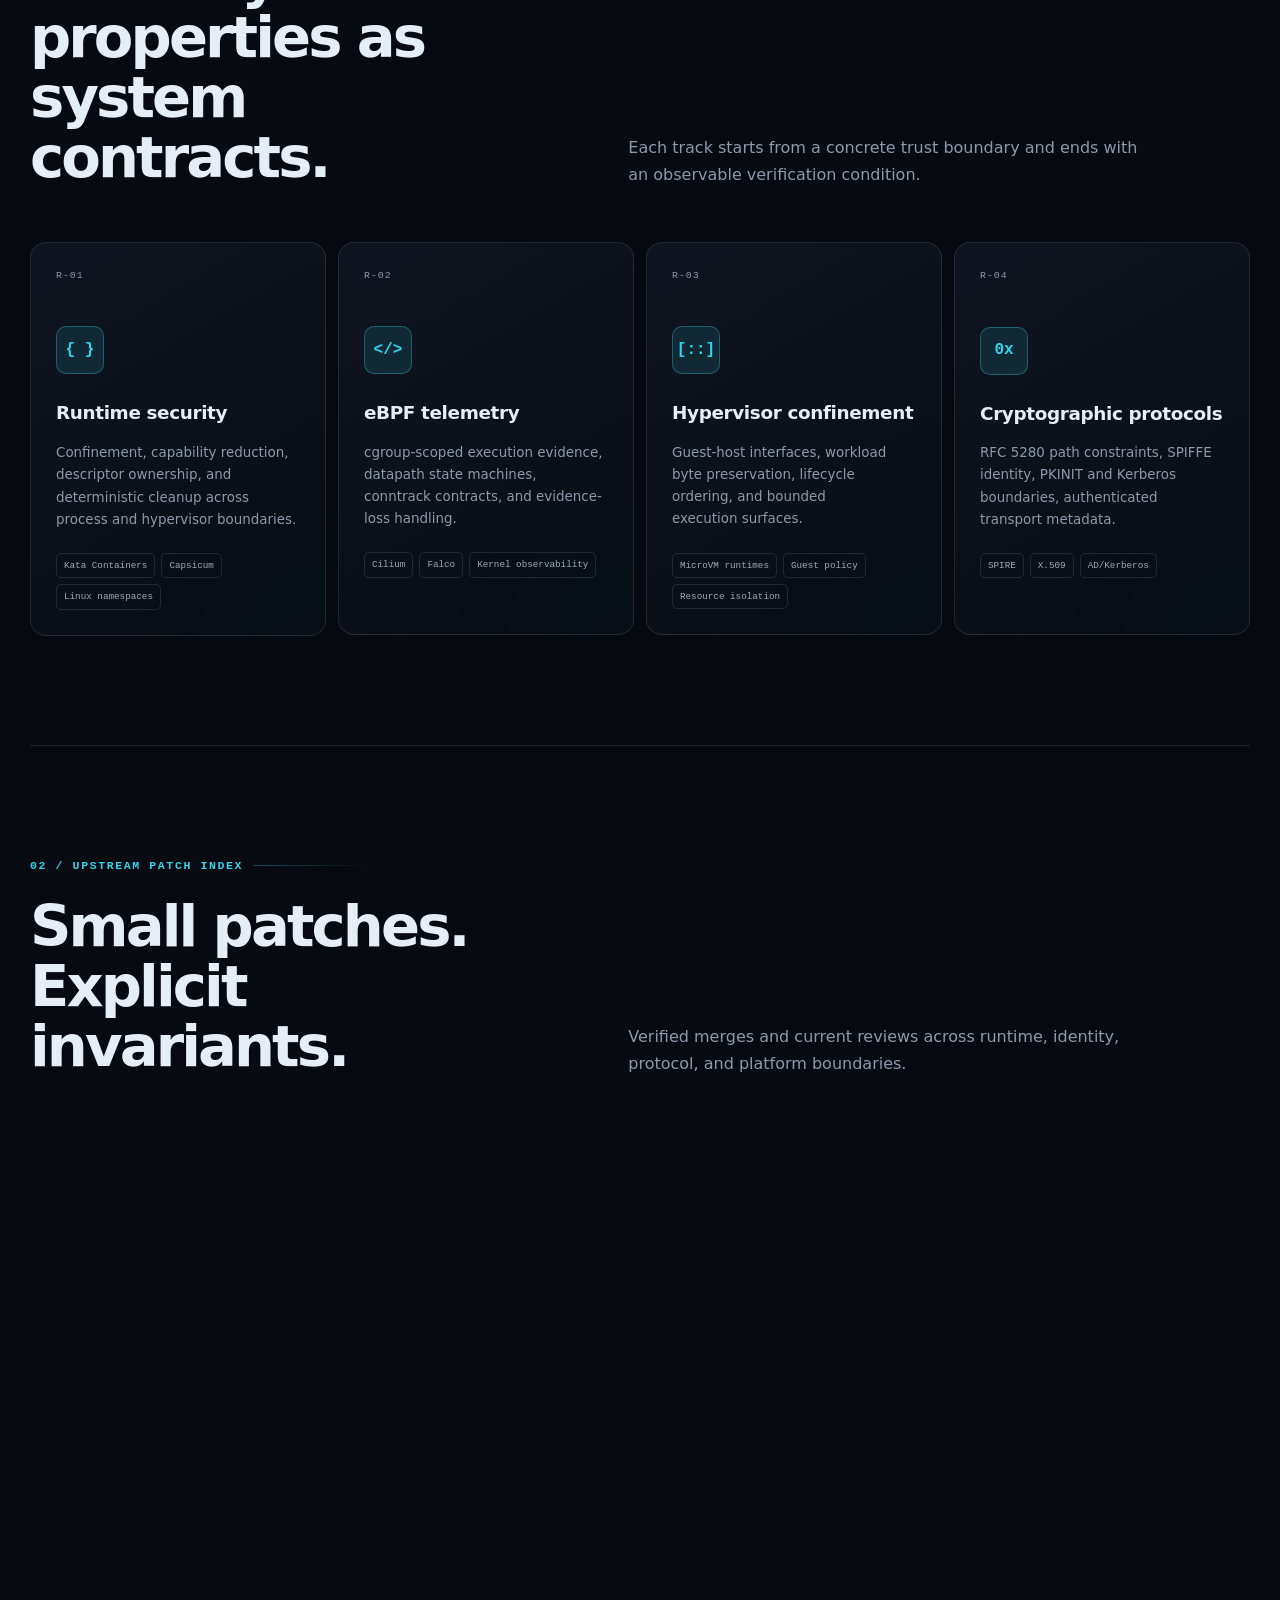
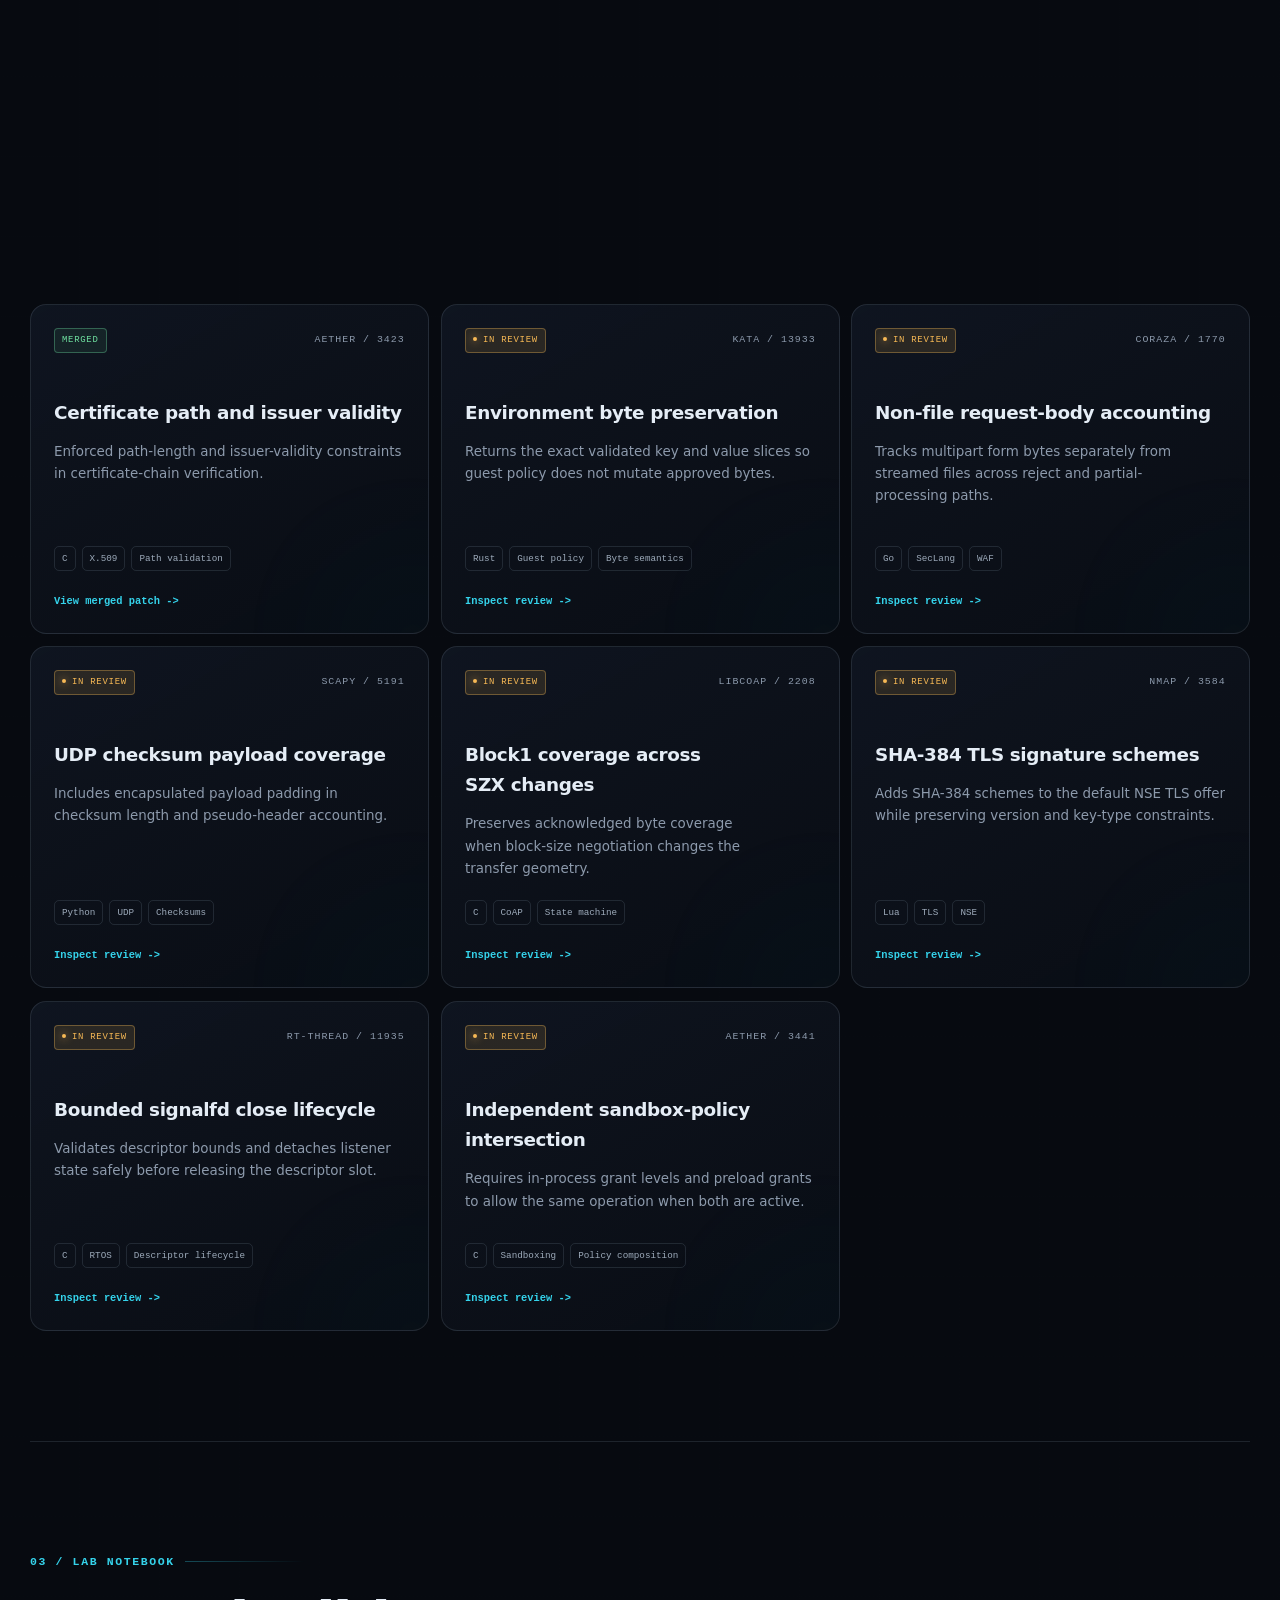
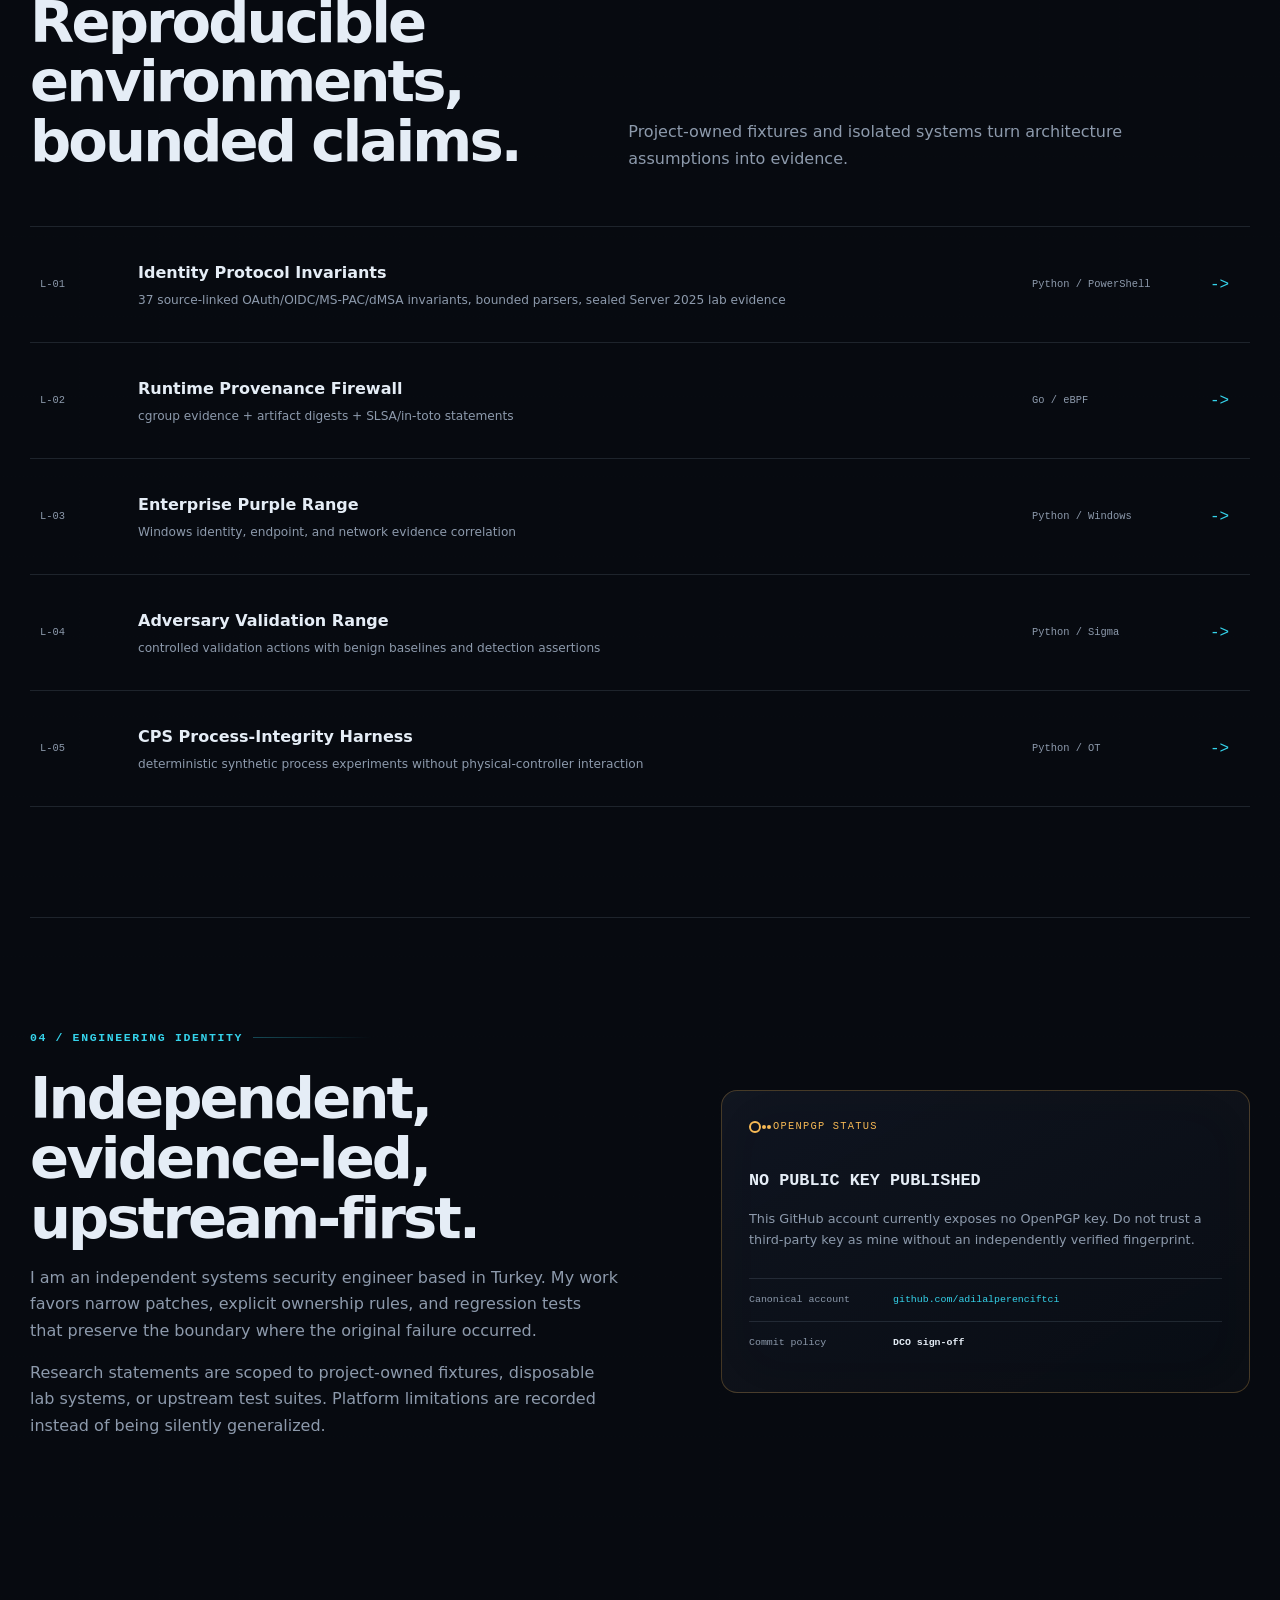
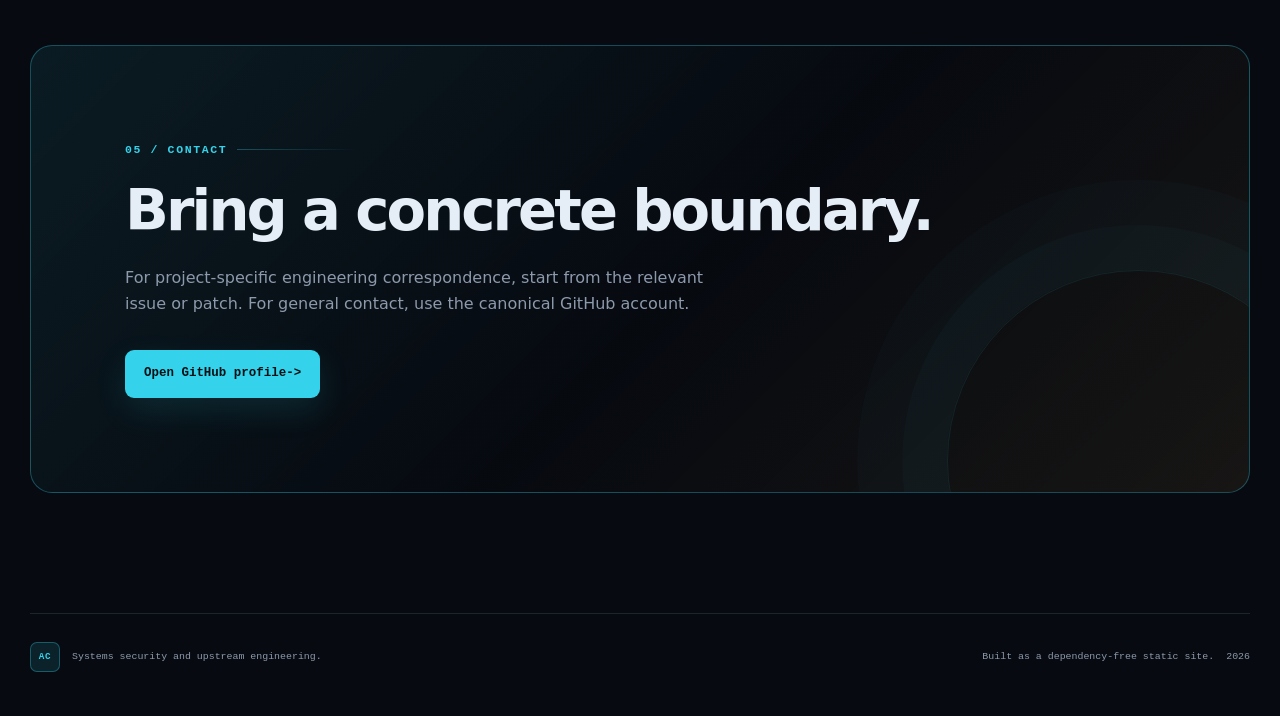
==== commit c1676331: "labs: list identity protocol invariants research Signed-off-by: Adil Alperen Ciftci <adilalperencift" ====
--- a/index.html
+++ b/index.html
@@ -296,23 +296,28 @@
         </div>
 
         <div class="lab-list">
+          <a class="lab-row reveal" href="https://github.com/adilalperenciftci/identity-invariants" target="_blank" rel="noopener noreferrer">
+            <span class="lab-index">L-01</span>
+            <span class="lab-main"><strong>Identity Protocol Invariants</strong><small>37 source-linked OAuth/OIDC/MS-PAC/dMSA invariants, bounded parsers, sealed Server 2025 lab evidence</small></span>
+            <span class="lab-stack">Python / PowerShell</span><span class="lab-arrow" aria-hidden="true">-&gt;</span>
+          </a>
           <a class="lab-row reveal" href="https://github.com/adilalperenciftci/runtime-provenance-firewall" target="_blank" rel="noopener noreferrer">
-            <span class="lab-index">L-01</span>
+            <span class="lab-index">L-02</span>
             <span class="lab-main"><strong>Runtime Provenance Firewall</strong><small>cgroup evidence + artifact digests + SLSA/in-toto statements</small></span>
             <span class="lab-stack">Go / eBPF</span><span class="lab-arrow" aria-hidden="true">-&gt;</span>
           </a>
           <a class="lab-row reveal" href="https://github.com/adilalperenciftci/enterprise-purple-range" target="_blank" rel="noopener noreferrer">
-            <span class="lab-index">L-02</span>
+            <span class="lab-index">L-03</span>
             <span class="lab-main"><strong>Enterprise Purple Range</strong><small>Windows identity, endpoint, and network evidence correlation</small></span>
             <span class="lab-stack">Python / Windows</span><span class="lab-arrow" aria-hidden="true">-&gt;</span>
           </a>
           <a class="lab-row reveal" href="https://github.com/adilalperenciftci/adversary-validation-range" target="_blank" rel="noopener noreferrer">
-            <span class="lab-index">L-03</span>
+            <span class="lab-index">L-04</span>
             <span class="lab-main"><strong>Adversary Validation Range</strong><small>controlled validation actions with benign baselines and detection assertions</small></span>
             <span class="lab-stack">Python / Sigma</span><span class="lab-arrow" aria-hidden="true">-&gt;</span>
           </a>
           <a class="lab-row reveal" href="https://github.com/adilalperenciftci/cps-adversary-emulation-harness" target="_blank" rel="noopener noreferrer">
-            <span class="lab-index">L-04</span>
+            <span class="lab-index">L-05</span>
             <span class="lab-main"><strong>CPS Process-Integrity Harness</strong><small>deterministic synthetic process experiments without physical-controller interaction</small></span>
             <span class="lab-stack">Python / OT</span><span class="lab-arrow" aria-hidden="true">-&gt;</span>
           </a>
